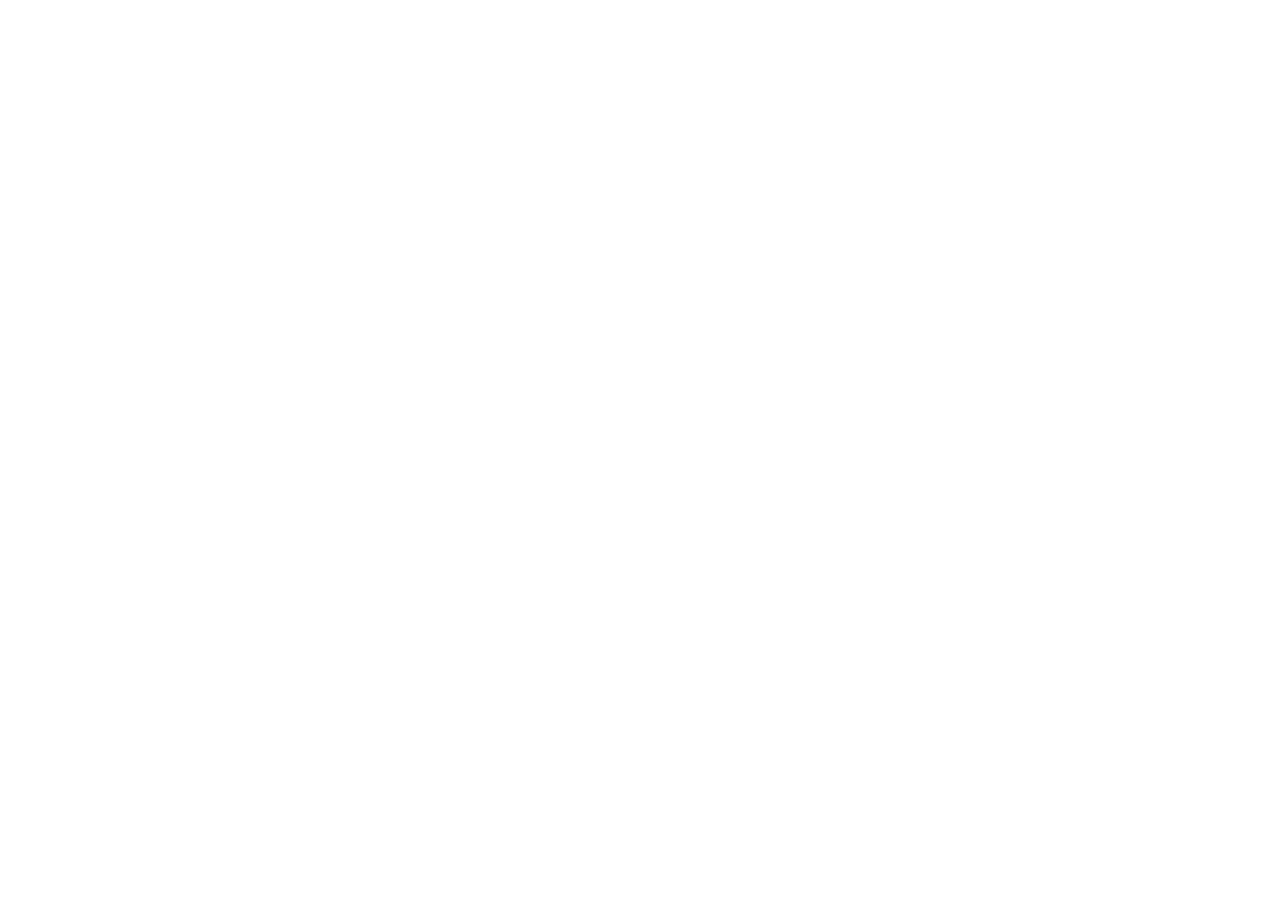
==== index.html @ d5440b03 "project" ====
<!DOCTYPE html>
<html lang="en">
<head>
    <meta charset="UTF-8">
    <meta name="viewport" content="width=device-width, initial-scale=1.0">
    <title>Document</title>
</head>
<body>
    
</body>
</html>
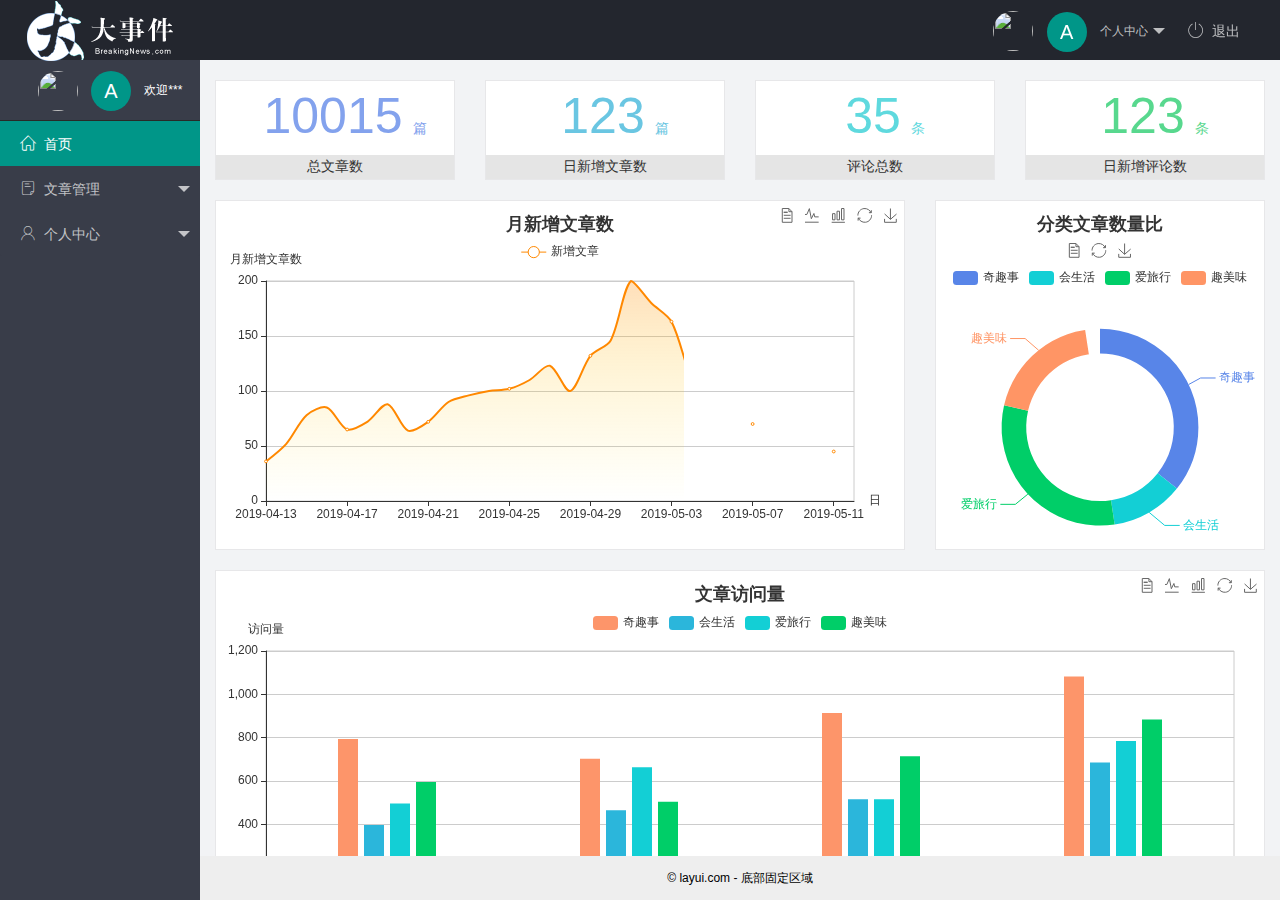
==== commit a0cce3eb: "完成了主页开发" ====
--- a/index.html
+++ b/index.html
@@ -3,9 +3,88 @@
 <head>
     <meta charset="UTF-8">
     <meta name="viewport" content="width=device-width, initial-scale=1.0">
-    <title>Document</title>
+    <title>后台主页</title>
+    <!-- 导入layui的样式 -->
+    <link rel="stylesheet" href="/assets/lib/layui/css/layui.css">
+    <!-- 导入自己的样式 -->
+    <link rel="stylesheet" href="/assets/css/index.css">
+     <!-- 导入第三方图标的样式 -->
+    <link rel="stylesheet" href="/assets/fonts/iconfont.css">
 </head>
-<body>
-    
-</body>
+<body class="layui-layout-body">
+    <div class="layui-layout layui-layout-admin">
+      <div class="layui-header">
+        <div class="layui-logo">
+            <img src="/assets/images/logo.png" alt="">
+        </div>
+        <!-- 头部区域（可配合layui已有的水平导航） -->
+        
+        <ul class="layui-nav layui-layout-right">
+          <li class="layui-nav-item">
+            <a href="javascript:;" class="userinfo">
+              <img src="http://t.cn/RCzsdCq" class="layui-nav-img">
+              <span class="text-avatar">A</span>
+              个人中心
+            </a>
+            <dl class="layui-nav-child">
+              <dd><a href="">基本资料</a></dd>
+              <dd><a href="">更换头像</a></dd>
+              <dd><a href="">重置密码</a></dd>
+            </dl>
+          </li>
+          <li class="layui-nav-item"><a href="">
+            <a href="javascript:;" id="btnLogout"><span class="iconfont icon-tuichu"></span>退出</a></li>
+        </ul>
+      </div>
+      
+      <div class="layui-side layui-bg-black">
+        <div class="layui-side-scroll">
+            <div class="userinfo">
+                <img src="http://t.cn/RCzsdCq" class="layui-nav-img">
+                <span class="text-avatar">A</span>
+                <span id="welcome">欢迎***</span>
+            </div>
+          <!-- 左侧导航区域（可配合layui已有的垂直导航） -->
+          <ul class="layui-nav layui-nav-tree" lay-shrink="all" lay-filter="test">
+            <li class="layui-nav-item  layui-this"><a href="/home/dashboard.html" target="fm"><span class="iconfont icon-home"></span>首页</a></li>
+            <li class="layui-nav-item">
+              <a class="" href="javascript:;"><span class="iconfont icon-16"></span>文章管理</a>
+              <dl class="layui-nav-child">
+                <dd><a href="javascript:;"><i class="layui-icon layui-icon-app"></i>文章类别</a></dd>
+                <dd><a href="javascript:;"><i class="layui-icon layui-icon-app"></i>文章列表</a></dd>
+                <dd><a href="javascript:;"><i class="layui-icon layui-icon-app"></i>发布文章</a></dd>
+              </dl>
+            </li>
+            <li class="layui-nav-item">
+              <a href="javascript:;"><span class="iconfont icon-user"></span>个人中心</a>
+              <dl class="layui-nav-child">
+                <dd><a href="javascript:;"><i class="layui-icon layui-icon-app"></i>基本资料</a></dd>
+                <dd><a href="javascript:;"><i class="layui-icon layui-icon-app"></i>更换头像</a></dd>
+                <dd><a href="javascript:;"><i class="layui-icon layui-icon-app"></i>重置密码</a></dd>
+              </dl>
+            </li>
+          </ul>
+        </div>
+      </div>
+      
+      <div class="layui-body">
+        <!-- 内容主体区域 -->
+        <iframe src="/home/dashboard.html" frameborder="0" name="fm"></iframe>
+        
+      </div>
+      
+      <div class="layui-footer">
+        <!-- 底部固定区域 -->
+        © layui.com - 底部固定区域
+      </div>
+    </div>
+      <!-- 导入layui的javascript -->
+      <script src="/assets/lib/layui/layui.all.js"></script>
+     <!-- 导入jquery -->
+     <script src="/assets/lib/jquery.js"></script>
+     <!-- 导入自己的封装的baseAPI.js -->
+     <script src="/assets/js/baseAPI.js"></script>
+   
+     <script src="/assets/js/index.js"></script>
+    </body>
 </html>--- a/assets/lib/layui/css/layui.css
+++ b/assets/lib/layui/css/layui.css
@@ -0,0 +1,2 @@
+/** layui-v2.5.5 MIT License By https://www.layui.com */
+ .layui-inline,img{display:inline-block;vertical-align:middle}h1,h2,h3,h4,h5,h6{font-weight:400}.layui-edge,.layui-header,.layui-inline,.layui-main{position:relative}.layui-body,.layui-edge,.layui-elip{overflow:hidden}.layui-btn,.layui-edge,.layui-inline,img{vertical-align:middle}.layui-btn,.layui-disabled,.layui-icon,.layui-unselect{-moz-user-select:none;-webkit-user-select:none;-ms-user-select:none}.layui-elip,.layui-form-checkbox span,.layui-form-pane .layui-form-label{text-overflow:ellipsis;white-space:nowrap}.layui-breadcrumb,.layui-tree-btnGroup{visibility:hidden}blockquote,body,button,dd,div,dl,dt,form,h1,h2,h3,h4,h5,h6,input,li,ol,p,pre,td,textarea,th,ul{margin:0;padding:0;-webkit-tap-highlight-color:rgba(0,0,0,0)}a:active,a:hover{outline:0}img{border:none}li{list-style:none}table{border-collapse:collapse;border-spacing:0}h4,h5,h6{font-size:100%}button,input,optgroup,option,select,textarea{font-family:inherit;font-size:inherit;font-style:inherit;font-weight:inherit;outline:0}pre{white-space:pre-wrap;white-space:-moz-pre-wrap;white-space:-pre-wrap;white-space:-o-pre-wrap;word-wrap:break-word}body{line-height:24px;font:14px Helvetica Neue,Helvetica,PingFang SC,Tahoma,Arial,sans-serif}hr{height:1px;margin:10px 0;border:0;clear:both}a{color:#333;text-decoration:none}a:hover{color:#777}a cite{font-style:normal;*cursor:pointer}.layui-border-box,.layui-border-box *{box-sizing:border-box}.layui-box,.layui-box *{box-sizing:content-box}.layui-clear{clear:both;*zoom:1}.layui-clear:after{content:'\20';clear:both;*zoom:1;display:block;height:0}.layui-inline{*display:inline;*zoom:1}.layui-edge{display:inline-block;width:0;height:0;border-width:6px;border-style:dashed;border-color:transparent}.layui-edge-top{top:-4px;border-bottom-color:#999;border-bottom-style:solid}.layui-edge-right{border-left-color:#999;border-left-style:solid}.layui-edge-bottom{top:2px;border-top-color:#999;border-top-style:solid}.layui-edge-left{border-right-color:#999;border-right-style:solid}.layui-disabled,.layui-disabled:hover{color:#d2d2d2!important;cursor:not-allowed!important}.layui-circle{border-radius:100%}.layui-show{display:block!important}.layui-hide{display:none!important}@font-face{font-family:layui-icon;src:url(../font/iconfont.eot?v=250);src:url(../font/iconfont.eot?v=250#iefix) format('embedded-opentype'),url(../font/iconfont.woff2?v=250) format('woff2'),url(../font/iconfont.woff?v=250) format('woff'),url(../font/iconfont.ttf?v=250) format('truetype'),url(../font/iconfont.svg?v=250#layui-icon) format('svg')}.layui-icon{font-family:layui-icon!important;font-size:16px;font-style:normal;-webkit-font-smoothing:antialiased;-moz-osx-font-smoothing:grayscale}.layui-icon-reply-fill:before{content:"\e611"}.layui-icon-set-fill:before{content:"\e614"}.layui-icon-menu-fill:before{content:"\e60f"}.layui-icon-search:before{content:"\e615"}.layui-icon-share:before{content:"\e641"}.layui-icon-set-sm:before{content:"\e620"}.layui-icon-engine:before{content:"\e628"}.layui-icon-close:before{content:"\1006"}.layui-icon-close-fill:before{content:"\1007"}.layui-icon-chart-screen:before{content:"\e629"}.layui-icon-star:before{content:"\e600"}.layui-icon-circle-dot:before{content:"\e617"}.layui-icon-chat:before{content:"\e606"}.layui-icon-release:before{content:"\e609"}.layui-icon-list:before{content:"\e60a"}.layui-icon-chart:before{content:"\e62c"}.layui-icon-ok-circle:before{content:"\1005"}.layui-icon-layim-theme:before{content:"\e61b"}.layui-icon-table:before{content:"\e62d"}.layui-icon-right:before{content:"\e602"}.layui-icon-left:before{content:"\e603"}.layui-icon-cart-simple:before{content:"\e698"}.layui-icon-face-cry:before{content:"\e69c"}.layui-icon-face-smile:before{content:"\e6af"}.layui-icon-survey:before{content:"\e6b2"}.layui-icon-tree:before{content:"\e62e"}.layui-icon-upload-circle:before{content:"\e62f"}.layui-icon-add-circle:before{content:"\e61f"}.layui-icon-download-circle:before{content:"\e601"}.layui-icon-templeate-1:before{content:"\e630"}.layui-icon-util:before{content:"\e631"}.layui-icon-face-surprised:before{content:"\e664"}.layui-icon-edit:before{content:"\e642"}.layui-icon-speaker:before{content:"\e645"}.layui-icon-down:before{content:"\e61a"}.layui-icon-file:before{content:"\e621"}.layui-icon-layouts:before{content:"\e632"}.layui-icon-rate-half:before{content:"\e6c9"}.layui-icon-add-circle-fine:before{content:"\e608"}.layui-icon-prev-circle:before{content:"\e633"}.layui-icon-read:before{content:"\e705"}.layui-icon-404:before{content:"\e61c"}.layui-icon-carousel:before{content:"\e634"}.layui-icon-help:before{content:"\e607"}.layui-icon-code-circle:before{content:"\e635"}.layui-icon-water:before{content:"\e636"}.layui-icon-username:before{content:"\e66f"}.layui-icon-find-fill:before{content:"\e670"}.layui-icon-about:before{content:"\e60b"}.layui-icon-location:before{content:"\e715"}.layui-icon-up:before{content:"\e619"}.layui-icon-pause:before{content:"\e651"}.layui-icon-date:before{content:"\e637"}.layui-icon-layim-uploadfile:before{content:"\e61d"}.layui-icon-delete:before{content:"\e640"}.layui-icon-play:before{content:"\e652"}.layui-icon-top:before{content:"\e604"}.layui-icon-friends:before{content:"\e612"}.layui-icon-refresh-3:before{content:"\e9aa"}.layui-icon-ok:before{content:"\e605"}.layui-icon-layer:before{content:"\e638"}.layui-icon-face-smile-fine:before{content:"\e60c"}.layui-icon-dollar:before{content:"\e659"}.layui-icon-group:before{content:"\e613"}.layui-icon-layim-download:before{content:"\e61e"}.layui-icon-picture-fine:before{content:"\e60d"}.layui-icon-link:before{content:"\e64c"}.layui-icon-diamond:before{content:"\e735"}.layui-icon-log:before{content:"\e60e"}.layui-icon-rate-solid:before{content:"\e67a"}.layui-icon-fonts-del:before{content:"\e64f"}.layui-icon-unlink:before{content:"\e64d"}.layui-icon-fonts-clear:before{content:"\e639"}.layui-icon-triangle-r:before{content:"\e623"}.layui-icon-circle:before{content:"\e63f"}.layui-icon-radio:before{content:"\e643"}.layui-icon-align-center:before{content:"\e647"}.layui-icon-align-right:before{content:"\e648"}.layui-icon-align-left:before{content:"\e649"}.layui-icon-loading-1:before{content:"\e63e"}.layui-icon-return:before{content:"\e65c"}.layui-icon-fonts-strong:before{content:"\e62b"}.layui-icon-upload:before{content:"\e67c"}.layui-icon-dialogue:before{content:"\e63a"}.layui-icon-video:before{content:"\e6ed"}.layui-icon-headset:before{content:"\e6fc"}.layui-icon-cellphone-fine:before{content:"\e63b"}.layui-icon-add-1:before{content:"\e654"}.layui-icon-face-smile-b:before{content:"\e650"}.layui-icon-fonts-html:before{content:"\e64b"}.layui-icon-form:before{content:"\e63c"}.layui-icon-cart:before{content:"\e657"}.layui-icon-camera-fill:before{content:"\e65d"}.layui-icon-tabs:before{content:"\e62a"}.layui-icon-fonts-code:before{content:"\e64e"}.layui-icon-fire:before{content:"\e756"}.layui-icon-set:before{content:"\e716"}.layui-icon-fonts-u:before{content:"\e646"}.layui-icon-triangle-d:before{content:"\e625"}.layui-icon-tips:before{content:"\e702"}.layui-icon-picture:before{content:"\e64a"}.layui-icon-more-vertical:before{content:"\e671"}.layui-icon-flag:before{content:"\e66c"}.layui-icon-loading:before{content:"\e63d"}.layui-icon-fonts-i:before{content:"\e644"}.layui-icon-refresh-1:before{content:"\e666"}.layui-icon-rmb:before{content:"\e65e"}.layui-icon-home:before{content:"\e68e"}.layui-icon-user:before{content:"\e770"}.layui-icon-notice:before{content:"\e667"}.layui-icon-login-weibo:before{content:"\e675"}.layui-icon-voice:before{content:"\e688"}.layui-icon-upload-drag:before{content:"\e681"}.layui-icon-login-qq:before{content:"\e676"}.layui-icon-snowflake:before{content:"\e6b1"}.layui-icon-file-b:before{content:"\e655"}.layui-icon-template:before{content:"\e663"}.layui-icon-auz:before{content:"\e672"}.layui-icon-console:before{content:"\e665"}.layui-icon-app:before{content:"\e653"}.layui-icon-prev:before{content:"\e65a"}.layui-icon-website:before{content:"\e7ae"}.layui-icon-next:before{content:"\e65b"}.layui-icon-component:before{content:"\e857"}.layui-icon-more:before{content:"\e65f"}.layui-icon-login-wechat:before{content:"\e677"}.layui-icon-shrink-right:before{content:"\e668"}.layui-icon-spread-left:before{content:"\e66b"}.layui-icon-camera:before{content:"\e660"}.layui-icon-note:before{content:"\e66e"}.layui-icon-refresh:before{content:"\e669"}.layui-icon-female:before{content:"\e661"}.layui-icon-male:before{content:"\e662"}.layui-icon-password:before{content:"\e673"}.layui-icon-senior:before{content:"\e674"}.layui-icon-theme:before{content:"\e66a"}.layui-icon-tread:before{content:"\e6c5"}.layui-icon-praise:before{content:"\e6c6"}.layui-icon-star-fill:before{content:"\e658"}.layui-icon-rate:before{content:"\e67b"}.layui-icon-template-1:before{content:"\e656"}.layui-icon-vercode:before{content:"\e679"}.layui-icon-cellphone:before{content:"\e678"}.layui-icon-screen-full:before{content:"\e622"}.layui-icon-screen-restore:before{content:"\e758"}.layui-icon-cols:before{content:"\e610"}.layui-icon-export:before{content:"\e67d"}.layui-icon-print:before{content:"\e66d"}.layui-icon-slider:before{content:"\e714"}.layui-icon-addition:before{content:"\e624"}.layui-icon-subtraction:before{content:"\e67e"}.layui-icon-service:before{content:"\e626"}.layui-icon-transfer:before{content:"\e691"}.layui-main{width:1140px;margin:0 auto}.layui-header{z-index:1000;height:60px}.layui-header a:hover{transition:all .5s;-webkit-transition:all .5s}.layui-side{position:fixed;left:0;top:0;bottom:0;z-index:999;width:200px;overflow-x:hidden}.layui-side-scroll{position:relative;width:220px;height:100%;overflow-x:hidden}.layui-body{position:absolute;left:200px;right:0;top:0;bottom:0;z-index:998;width:auto;overflow-y:auto;box-sizing:border-box}.layui-layout-body{overflow:hidden}.layui-layout-admin .layui-header{background-color:#23262E}.layui-layout-admin .layui-side{top:60px;width:200px;overflow-x:hidden}.layui-layout-admin .layui-body{position:fixed;top:60px;bottom:44px}.layui-layout-admin .layui-main{width:auto;margin:0 15px}.layui-layout-admin .layui-footer{position:fixed;left:200px;right:0;bottom:0;height:44px;line-height:44px;padding:0 15px;background-color:#eee}.layui-layout-admin .layui-logo{position:absolute;left:0;top:0;width:200px;height:100%;line-height:60px;text-align:center;color:#009688;font-size:16px}.layui-layout-admin .layui-header .layui-nav{background:0 0}.layui-layout-left{position:absolute!important;left:200px;top:0}.layui-layout-right{position:absolute!important;right:0;top:0}.layui-container{position:relative;margin:0 auto;padding:0 15px;box-sizing:border-box}.layui-fluid{position:relative;margin:0 auto;padding:0 15px}.layui-row:after,.layui-row:before{content:'';display:block;clear:both}.layui-col-lg1,.layui-col-lg10,.layui-col-lg11,.layui-col-lg12,.layui-col-lg2,.layui-col-lg3,.layui-col-lg4,.layui-col-lg5,.layui-col-lg6,.layui-col-lg7,.layui-col-lg8,.layui-col-lg9,.layui-col-md1,.layui-col-md10,.layui-col-md11,.layui-col-md12,.layui-col-md2,.layui-col-md3,.layui-col-md4,.layui-col-md5,.layui-col-md6,.layui-col-md7,.layui-col-md8,.layui-col-md9,.layui-col-sm1,.layui-col-sm10,.layui-col-sm11,.layui-col-sm12,.layui-col-sm2,.layui-col-sm3,.layui-col-sm4,.layui-col-sm5,.layui-col-sm6,.layui-col-sm7,.layui-col-sm8,.layui-col-sm9,.layui-col-xs1,.layui-col-xs10,.layui-col-xs11,.layui-col-xs12,.layui-col-xs2,.layui-col-xs3,.layui-col-xs4,.layui-col-xs5,.layui-col-xs6,.layui-col-xs7,.layui-col-xs8,.layui-col-xs9{position:relative;display:block;box-sizing:border-box}.layui-col-xs1,.layui-col-xs10,.layui-col-xs11,.layui-col-xs12,.layui-col-xs2,.layui-col-xs3,.layui-col-xs4,.layui-col-xs5,.layui-col-xs6,.layui-col-xs7,.layui-col-xs8,.layui-col-xs9{float:left}.layui-col-xs1{width:8.33333333%}.layui-col-xs2{width:16.66666667%}.layui-col-xs3{width:25%}.layui-col-xs4{width:33.33333333%}.layui-col-xs5{width:41.66666667%}.layui-col-xs6{width:50%}.layui-col-xs7{width:58.33333333%}.layui-col-xs8{width:66.66666667%}.layui-col-xs9{width:75%}.layui-col-xs10{width:83.33333333%}.layui-col-xs11{width:91.66666667%}.layui-col-xs12{width:100%}.layui-col-xs-offset1{margin-left:8.33333333%}.layui-col-xs-offset2{margin-left:16.66666667%}.layui-col-xs-offset3{margin-left:25%}.layui-col-xs-offset4{margin-left:33.33333333%}.layui-col-xs-offset5{margin-left:41.66666667%}.layui-col-xs-offset6{margin-left:50%}.layui-col-xs-offset7{margin-left:58.33333333%}.layui-col-xs-offset8{margin-left:66.66666667%}.layui-col-xs-offset9{margin-left:75%}.layui-col-xs-offset10{margin-left:83.33333333%}.layui-col-xs-offset11{margin-left:91.66666667%}.layui-col-xs-offset12{margin-left:100%}@media screen and (max-width:768px){.layui-hide-xs{display:none!important}.layui-show-xs-block{display:block!important}.layui-show-xs-inline{display:inline!important}.layui-show-xs-inline-block{display:inline-block!important}}@media screen and (min-width:768px){.layui-container{width:750px}.layui-hide-sm{display:none!important}.layui-show-sm-block{display:block!important}.layui-show-sm-inline{display:inline!important}.layui-show-sm-inline-block{display:inline-block!important}.layui-col-sm1,.layui-col-sm10,.layui-col-sm11,.layui-col-sm12,.layui-col-sm2,.layui-col-sm3,.layui-col-sm4,.layui-col-sm5,.layui-col-sm6,.layui-col-sm7,.layui-col-sm8,.layui-col-sm9{float:left}.layui-col-sm1{width:8.33333333%}.layui-col-sm2{width:16.66666667%}.layui-col-sm3{width:25%}.layui-col-sm4{width:33.33333333%}.layui-col-sm5{width:41.66666667%}.layui-col-sm6{width:50%}.layui-col-sm7{width:58.33333333%}.layui-col-sm8{width:66.66666667%}.layui-col-sm9{width:75%}.layui-col-sm10{width:83.33333333%}.layui-col-sm11{width:91.66666667%}.layui-col-sm12{width:100%}.layui-col-sm-offset1{margin-left:8.33333333%}.layui-col-sm-offset2{margin-left:16.66666667%}.layui-col-sm-offset3{margin-left:25%}.layui-col-sm-offset4{margin-left:33.33333333%}.layui-col-sm-offset5{margin-left:41.66666667%}.layui-col-sm-offset6{margin-left:50%}.layui-col-sm-offset7{margin-left:58.33333333%}.layui-col-sm-offset8{margin-left:66.66666667%}.layui-col-sm-offset9{margin-left:75%}.layui-col-sm-offset10{margin-left:83.33333333%}.layui-col-sm-offset11{margin-left:91.66666667%}.layui-col-sm-offset12{margin-left:100%}}@media screen and (min-width:992px){.layui-container{width:970px}.layui-hide-md{display:none!important}.layui-show-md-block{display:block!important}.layui-show-md-inline{display:inline!important}.layui-show-md-inline-block{display:inline-block!important}.layui-col-md1,.layui-col-md10,.layui-col-md11,.layui-col-md12,.layui-col-md2,.layui-col-md3,.layui-col-md4,.layui-col-md5,.layui-col-md6,.layui-col-md7,.layui-col-md8,.layui-col-md9{float:left}.layui-col-md1{width:8.33333333%}.layui-col-md2{width:16.66666667%}.layui-col-md3{width:25%}.layui-col-md4{width:33.33333333%}.layui-col-md5{width:41.66666667%}.layui-col-md6{width:50%}.layui-col-md7{width:58.33333333%}.layui-col-md8{width:66.66666667%}.layui-col-md9{width:75%}.layui-col-md10{width:83.33333333%}.layui-col-md11{width:91.66666667%}.layui-col-md12{width:100%}.layui-col-md-offset1{margin-left:8.33333333%}.layui-col-md-offset2{margin-left:16.66666667%}.layui-col-md-offset3{margin-left:25%}.layui-col-md-offset4{margin-left:33.33333333%}.layui-col-md-offset5{margin-left:41.66666667%}.layui-col-md-offset6{margin-left:50%}.layui-col-md-offset7{margin-left:58.33333333%}.layui-col-md-offset8{margin-left:66.66666667%}.layui-col-md-offset9{margin-left:75%}.layui-col-md-offset10{margin-left:83.33333333%}.layui-col-md-offset11{margin-left:91.66666667%}.layui-col-md-offset12{margin-left:100%}}@media screen and (min-width:1200px){.layui-container{width:1170px}.layui-hide-lg{display:none!important}.layui-show-lg-block{display:block!important}.layui-show-lg-inline{display:inline!important}.layui-show-lg-inline-block{display:inline-block!important}.layui-col-lg1,.layui-col-lg10,.layui-col-lg11,.layui-col-lg12,.layui-col-lg2,.layui-col-lg3,.layui-col-lg4,.layui-col-lg5,.layui-col-lg6,.layui-col-lg7,.layui-col-lg8,.layui-col-lg9{float:left}.layui-col-lg1{width:8.33333333%}.layui-col-lg2{width:16.66666667%}.layui-col-lg3{width:25%}.layui-col-lg4{width:33.33333333%}.layui-col-lg5{width:41.66666667%}.layui-col-lg6{width:50%}.layui-col-lg7{width:58.33333333%}.layui-col-lg8{width:66.66666667%}.layui-col-lg9{width:75%}.layui-col-lg10{width:83.33333333%}.layui-col-lg11{width:91.66666667%}.layui-col-lg12{width:100%}.layui-col-lg-offset1{margin-left:8.33333333%}.layui-col-lg-offset2{margin-left:16.66666667%}.layui-col-lg-offset3{margin-left:25%}.layui-col-lg-offset4{margin-left:33.33333333%}.layui-col-lg-offset5{margin-left:41.66666667%}.layui-col-lg-offset6{margin-left:50%}.layui-col-lg-offset7{margin-left:58.33333333%}.layui-col-lg-offset8{margin-left:66.66666667%}.layui-col-lg-offset9{margin-left:75%}.layui-col-lg-offset10{margin-left:83.33333333%}.layui-col-lg-offset11{margin-left:91.66666667%}.layui-col-lg-offset12{margin-left:100%}}.layui-col-space1{margin:-.5px}.layui-col-space1>*{padding:.5px}.layui-col-space3{margin:-1.5px}.layui-col-space3>*{padding:1.5px}.layui-col-space5{margin:-2.5px}.layui-col-space5>*{padding:2.5px}.layui-col-space8{margin:-3.5px}.layui-col-space8>*{padding:3.5px}.layui-col-space10{margin:-5px}.layui-col-space10>*{padding:5px}.layui-col-space12{margin:-6px}.layui-col-space12>*{padding:6px}.layui-col-space15{margin:-7.5px}.layui-col-space15>*{padding:7.5px}.layui-col-space18{margin:-9px}.layui-col-space18>*{padding:9px}.layui-col-space20{margin:-10px}.layui-col-space20>*{padding:10px}.layui-col-space22{margin:-11px}.layui-col-space22>*{padding:11px}.layui-col-space25{margin:-12.5px}.layui-col-space25>*{padding:12.5px}.layui-col-space30{margin:-15px}.layui-col-space30>*{padding:15px}.layui-btn,.layui-input,.layui-select,.layui-textarea,.layui-upload-button{outline:0;-webkit-appearance:none;transition:all .3s;-webkit-transition:all .3s;box-sizing:border-box}.layui-elem-quote{margin-bottom:10px;padding:15px;line-height:22px;border-left:5px solid #009688;border-radius:0 2px 2px 0;background-color:#f2f2f2}.layui-quote-nm{border-style:solid;border-width:1px 1px 1px 5px;background:0 0}.layui-elem-field{margin-bottom:10px;padding:0;border-width:1px;border-style:solid}.layui-elem-field legend{margin-left:20px;padding:0 10px;font-size:20px;font-weight:300}.layui-field-title{margin:10px 0 20px;border-width:1px 0 0}.layui-field-box{padding:10px 15px}.layui-field-title .layui-field-box{padding:10px 0}.layui-progress{position:relative;height:6px;border-radius:20px;background-color:#e2e2e2}.layui-progress-bar{position:absolute;left:0;top:0;width:0;max-width:100%;height:6px;border-radius:20px;text-align:right;background-color:#5FB878;transition:all .3s;-webkit-transition:all .3s}.layui-progress-big,.layui-progress-big .layui-progress-bar{height:18px;line-height:18px}.layui-progress-text{position:relative;top:-20px;line-height:18px;font-size:12px;color:#666}.layui-progress-big .layui-progress-text{position:static;padding:0 10px;color:#fff}.layui-collapse{border-width:1px;border-style:solid;border-radius:2px}.layui-colla-content,.layui-colla-item{border-top-width:1px;border-top-style:solid}.layui-colla-item:first-child{border-top:none}.layui-colla-title{position:relative;height:42px;line-height:42px;padding:0 15px 0 35px;color:#333;background-color:#f2f2f2;cursor:pointer;font-size:14px;overflow:hidden}.layui-colla-content{display:none;padding:10px 15px;line-height:22px;color:#666}.layui-colla-icon{position:absolute;left:15px;top:0;font-size:14px}.layui-card{margin-bottom:15px;border-radius:2px;background-color:#fff;box-shadow:0 1px 2px 0 rgba(0,0,0,.05)}.layui-card:last-child{margin-bottom:0}.layui-card-header{position:relative;height:42px;line-height:42px;padding:0 15px;border-bottom:1px solid #f6f6f6;color:#333;border-radius:2px 2px 0 0;font-size:14px}.layui-bg-black,.layui-bg-blue,.layui-bg-cyan,.layui-bg-green,.layui-bg-orange,.layui-bg-red{color:#fff!important}.layui-card-body{position:relative;padding:10px 15px;line-height:24px}.layui-card-body[pad15]{padding:15px}.layui-card-body[pad20]{padding:20px}.layui-card-body .layui-table{margin:5px 0}.layui-card .layui-tab{margin:0}.layui-panel-window{position:relative;padding:15px;border-radius:0;border-top:5px solid #E6E6E6;background-color:#fff}.layui-auxiliar-moving{position:fixed;left:0;right:0;top:0;bottom:0;width:100%;height:100%;background:0 0;z-index:9999999999}.layui-form-label,.layui-form-mid,.layui-form-select,.layui-input-block,.layui-input-inline,.layui-textarea{position:relative}.layui-bg-red{background-color:#FF5722!important}.layui-bg-orange{background-color:#FFB800!important}.layui-bg-green{background-color:#009688!important}.layui-bg-cyan{background-color:#2F4056!important}.layui-bg-blue{background-color:#1E9FFF!important}.layui-bg-black{background-color:#393D49!important}.layui-bg-gray{background-color:#eee!important;color:#666!important}.layui-badge-rim,.layui-colla-content,.layui-colla-item,.layui-collapse,.layui-elem-field,.layui-form-pane .layui-form-item[pane],.layui-form-pane .layui-form-label,.layui-input,.layui-layedit,.layui-layedit-tool,.layui-quote-nm,.layui-select,.layui-tab-bar,.layui-tab-card,.layui-tab-title,.layui-tab-title .layui-this:after,.layui-textarea{border-color:#e6e6e6}.layui-timeline-item:before,hr{background-color:#e6e6e6}.layui-text{line-height:22px;font-size:14px;color:#666}.layui-text h1,.layui-text h2,.layui-text h3{font-weight:500;color:#333}.layui-text h1{font-size:30px}.layui-text h2{font-size:24px}.layui-text h3{font-size:18px}.layui-text a:not(.layui-btn){color:#01AAED}.layui-text a:not(.layui-btn):hover{text-decoration:underline}.layui-text ul{padding:5px 0 5px 15px}.layui-text ul li{margin-top:5px;list-style-type:disc}.layui-text em,.layui-word-aux{color:#999!important;padding:0 5px!important}.layui-btn{display:inline-block;height:38px;line-height:38px;padding:0 18px;background-color:#009688;color:#fff;white-space:nowrap;text-align:center;font-size:14px;border:none;border-radius:2px;cursor:pointer}.layui-btn:hover{opacity:.8;filter:alpha(opacity=80);color:#fff}.layui-btn:active{opacity:1;filter:alpha(opacity=100)}.layui-btn+.layui-btn{margin-left:10px}.layui-btn-container{font-size:0}.layui-btn-container .layui-btn{margin-right:10px;margin-bottom:10px}.layui-btn-container .layui-btn+.layui-btn{margin-left:0}.layui-table .layui-btn-container .layui-btn{margin-bottom:9px}.layui-btn-radius{border-radius:100px}.layui-btn .layui-icon{margin-right:3px;font-size:18px;vertical-align:bottom;vertical-align:middle\9}.layui-btn-primary{border:1px solid #C9C9C9;background-color:#fff;color:#555}.layui-btn-primary:hover{border-color:#009688;color:#333}.layui-btn-normal{background-color:#1E9FFF}.layui-btn-warm{background-color:#FFB800}.layui-btn-danger{background-color:#FF5722}.layui-btn-checked{background-color:#5FB878}.layui-btn-disabled,.layui-btn-disabled:active,.layui-btn-disabled:hover{border:1px solid #e6e6e6;background-color:#FBFBFB;color:#C9C9C9;cursor:not-allowed;opacity:1}.layui-btn-lg{height:44px;line-height:44px;padding:0 25px;font-size:16px}.layui-btn-sm{height:30px;line-height:30px;padding:0 10px;font-size:12px}.layui-btn-sm i{font-size:16px!important}.layui-btn-xs{height:22px;line-height:22px;padding:0 5px;font-size:12px}.layui-btn-xs i{font-size:14px!important}.layui-btn-group{display:inline-block;vertical-align:middle;font-size:0}.layui-btn-group .layui-btn{margin-left:0!important;margin-right:0!important;border-left:1px solid rgba(255,255,255,.5);border-radius:0}.layui-btn-group .layui-btn-primary{border-left:none}.layui-btn-group .layui-btn-primary:hover{border-color:#C9C9C9;color:#009688}.layui-btn-group .layui-btn:first-child{border-left:none;border-radius:2px 0 0 2px}.layui-btn-group .layui-btn-primary:first-child{border-left:1px solid #c9c9c9}.layui-btn-group .layui-btn:last-child{border-radius:0 2px 2px 0}.layui-btn-group .layui-btn+.layui-btn{margin-left:0}.layui-btn-group+.layui-btn-group{margin-left:10px}.layui-btn-fluid{width:100%}.layui-input,.layui-select,.layui-textarea{height:38px;line-height:1.3;line-height:38px\9;border-width:1px;border-style:solid;background-color:#fff;border-radius:2px}.layui-input::-webkit-input-placeholder,.layui-select::-webkit-input-placeholder,.layui-textarea::-webkit-input-placeholder{line-height:1.3}.layui-input,.layui-textarea{display:block;width:100%;padding-left:10px}.layui-input:hover,.layui-textarea:hover{border-color:#D2D2D2!important}.layui-input:focus,.layui-textarea:focus{border-color:#C9C9C9!important}.layui-textarea{min-height:100px;height:auto;line-height:20px;padding:6px 10px;resize:vertical}.layui-select{padding:0 10px}.layui-form input[type=checkbox],.layui-form input[type=radio],.layui-form select{display:none}.layui-form [lay-ignore]{display:initial}.layui-form-item{margin-bottom:15px;clear:both;*zoom:1}.layui-form-item:after{content:'\20';clear:both;*zoom:1;display:block;height:0}.layui-form-label{float:left;display:block;padding:9px 15px;width:80px;font-weight:400;line-height:20px;text-align:right}.layui-form-label-col{display:block;float:none;padding:9px 0;line-height:20px;text-align:left}.layui-form-item .layui-inline{margin-bottom:5px;margin-right:10px}.layui-input-block{margin-left:110px;min-height:36px}.layui-input-inline{display:inline-block;vertical-align:middle}.layui-form-item .layui-input-inline{float:left;width:190px;margin-right:10px}.layui-form-text .layui-input-inline{width:auto}.layui-form-mid{float:left;display:block;padding:9px 0!important;line-height:20px;margin-right:10px}.layui-form-danger+.layui-form-select .layui-input,.layui-form-danger:focus{border-color:#FF5722!important}.layui-form-select .layui-input{padding-right:30px;cursor:pointer}.layui-form-select .layui-edge{position:absolute;right:10px;top:50%;margin-top:-3px;cursor:pointer;border-width:6px;border-top-color:#c2c2c2;border-top-style:solid;transition:all .3s;-webkit-transition:all .3s}.layui-form-select dl{display:none;position:absolute;left:0;top:42px;padding:5px 0;z-index:899;min-width:100%;border:1px solid #d2d2d2;max-height:300px;overflow-y:auto;background-color:#fff;border-radius:2px;box-shadow:0 2px 4px rgba(0,0,0,.12);box-sizing:border-box}.layui-form-select dl dd,.layui-form-select dl dt{padding:0 10px;line-height:36px;white-space:nowrap;overflow:hidden;text-overflow:ellipsis}.layui-form-select dl dt{font-size:12px;color:#999}.layui-form-select dl dd{cursor:pointer}.layui-form-select dl dd:hover{background-color:#f2f2f2;-webkit-transition:.5s all;transition:.5s all}.layui-form-select .layui-select-group dd{padding-left:20px}.layui-form-select dl dd.layui-select-tips{padding-left:10px!important;color:#999}.layui-form-select dl dd.layui-this{background-color:#5FB878;color:#fff}.layui-form-checkbox,.layui-form-select dl dd.layui-disabled{background-color:#fff}.layui-form-selected dl{display:block}.layui-form-checkbox,.layui-form-checkbox *,.layui-form-switch{display:inline-block;vertical-align:middle}.layui-form-selected .layui-edge{margin-top:-9px;-webkit-transform:rotate(180deg);transform:rotate(180deg);margin-top:-3px\9}:root .layui-form-selected .layui-edge{margin-top:-9px\0/IE9}.layui-form-selectup dl{top:auto;bottom:42px}.layui-select-none{margin:5px 0;text-align:center;color:#999}.layui-select-disabled .layui-disabled{border-color:#eee!important}.layui-select-disabled .layui-edge{border-top-color:#d2d2d2}.layui-form-checkbox{position:relative;height:30px;line-height:30px;margin-right:10px;padding-right:30px;cursor:pointer;font-size:0;-webkit-transition:.1s linear;transition:.1s linear;box-sizing:border-box}.layui-form-checkbox span{padding:0 10px;height:100%;font-size:14px;border-radius:2px 0 0 2px;background-color:#d2d2d2;color:#fff;overflow:hidden}.layui-form-checkbox:hover span{background-color:#c2c2c2}.layui-form-checkbox i{position:absolute;right:0;top:0;width:30px;height:28px;border:1px solid #d2d2d2;border-left:none;border-radius:0 2px 2px 0;color:#fff;font-size:20px;text-align:center}.layui-form-checkbox:hover i{border-color:#c2c2c2;color:#c2c2c2}.layui-form-checked,.layui-form-checked:hover{border-color:#5FB878}.layui-form-checked span,.layui-form-checked:hover span{background-color:#5FB878}.layui-form-checked i,.layui-form-checked:hover i{color:#5FB878}.layui-form-item .layui-form-checkbox{margin-top:4px}.layui-form-checkbox[lay-skin=primary]{height:auto!important;line-height:normal!important;min-width:18px;min-height:18px;border:none!important;margin-right:0;padding-left:28px;padding-right:0;background:0 0}.layui-form-checkbox[lay-skin=primary] span{padding-left:0;padding-right:15px;line-height:18px;background:0 0;color:#666}.layui-form-checkbox[lay-skin=primary] i{right:auto;left:0;width:16px;height:16px;line-height:16px;border:1px solid #d2d2d2;font-size:12px;border-radius:2px;background-color:#fff;-webkit-transition:.1s linear;transition:.1s linear}.layui-form-checkbox[lay-skin=primary]:hover i{border-color:#5FB878;color:#fff}.layui-form-checked[lay-skin=primary] i{border-color:#5FB878!important;background-color:#5FB878;color:#fff}.layui-checkbox-disbaled[lay-skin=primary] span{background:0 0!important;color:#c2c2c2}.layui-checkbox-disbaled[lay-skin=primary]:hover i{border-color:#d2d2d2}.layui-form-item .layui-form-checkbox[lay-skin=primary]{margin-top:10px}.layui-form-switch{position:relative;height:22px;line-height:22px;min-width:35px;padding:0 5px;margin-top:8px;border:1px solid #d2d2d2;border-radius:20px;cursor:pointer;background-color:#fff;-webkit-transition:.1s linear;transition:.1s linear}.layui-form-switch i{position:absolute;left:5px;top:3px;width:16px;height:16px;border-radius:20px;background-color:#d2d2d2;-webkit-transition:.1s linear;transition:.1s linear}.layui-form-switch em{position:relative;top:0;width:25px;margin-left:21px;padding:0!important;text-align:center!important;color:#999!important;font-style:normal!important;font-size:12px}.layui-form-onswitch{border-color:#5FB878;background-color:#5FB878}.layui-checkbox-disbaled,.layui-checkbox-disbaled i{border-color:#e2e2e2!important}.layui-form-onswitch i{left:100%;margin-left:-21px;background-color:#fff}.layui-form-onswitch em{margin-left:5px;margin-right:21px;color:#fff!important}.layui-checkbox-disbaled span{background-color:#e2e2e2!important}.layui-checkbox-disbaled:hover i{color:#fff!important}[lay-radio]{display:none}.layui-form-radio,.layui-form-radio *{display:inline-block;vertical-align:middle}.layui-form-radio{line-height:28px;margin:6px 10px 0 0;padding-right:10px;cursor:pointer;font-size:0}.layui-form-radio *{font-size:14px}.layui-form-radio>i{margin-right:8px;font-size:22px;color:#c2c2c2}.layui-form-radio>i:hover,.layui-form-radioed>i{color:#5FB878}.layui-radio-disbaled>i{color:#e2e2e2!important}.layui-form-pane .layui-form-label{width:110px;padding:8px 15px;height:38px;line-height:20px;border-width:1px;border-style:solid;border-radius:2px 0 0 2px;text-align:center;background-color:#FBFBFB;overflow:hidden;box-sizing:border-box}.layui-form-pane .layui-input-inline{margin-left:-1px}.layui-form-pane .layui-input-block{margin-left:110px;left:-1px}.layui-form-pane .layui-input{border-radius:0 2px 2px 0}.layui-form-pane .layui-form-text .layui-form-label{float:none;width:100%;border-radius:2px;box-sizing:border-box;text-align:left}.layui-form-pane .layui-form-text .layui-input-inline{display:block;margin:0;top:-1px;clear:both}.layui-form-pane .layui-form-text .layui-input-block{margin:0;left:0;top:-1px}.layui-form-pane .layui-form-text .layui-textarea{min-height:100px;border-radius:0 0 2px 2px}.layui-form-pane .layui-form-checkbox{margin:4px 0 4px 10px}.layui-form-pane .layui-form-radio,.layui-form-pane .layui-form-switch{margin-top:6px;margin-left:10px}.layui-form-pane .layui-form-item[pane]{position:relative;border-width:1px;border-style:solid}.layui-form-pane .layui-form-item[pane] .layui-form-label{position:absolute;left:0;top:0;height:100%;border-width:0 1px 0 0}.layui-form-pane .layui-form-item[pane] .layui-input-inline{margin-left:110px}@media screen and (max-width:450px){.layui-form-item .layui-form-label{text-overflow:ellipsis;overflow:hidden;white-space:nowrap}.layui-form-item .layui-inline{display:block;margin-right:0;margin-bottom:20px;clear:both}.layui-form-item .layui-inline:after{content:'\20';clear:both;display:block;height:0}.layui-form-item .layui-input-inline{display:block;float:none;left:-3px;width:auto;margin:0 0 10px 112px}.layui-form-item .layui-input-inline+.layui-form-mid{margin-left:110px;top:-5px;padding:0}.layui-form-item .layui-form-checkbox{margin-right:5px;margin-bottom:5px}}.layui-layedit{border-width:1px;border-style:solid;border-radius:2px}.layui-layedit-tool{padding:3px 5px;border-bottom-width:1px;border-bottom-style:solid;font-size:0}.layedit-tool-fixed{position:fixed;top:0;border-top:1px solid #e2e2e2}.layui-layedit-tool .layedit-tool-mid,.layui-layedit-tool .layui-icon{display:inline-block;vertical-align:middle;text-align:center;font-size:14px}.layui-layedit-tool .layui-icon{position:relative;width:32px;height:30px;line-height:30px;margin:3px 5px;color:#777;cursor:pointer;border-radius:2px}.layui-layedit-tool .layui-icon:hover{color:#393D49}.layui-layedit-tool .layui-icon:active{color:#000}.layui-layedit-tool .layedit-tool-active{background-color:#e2e2e2;color:#000}.layui-layedit-tool .layui-disabled,.layui-layedit-tool .layui-disabled:hover{color:#d2d2d2;cursor:not-allowed}.layui-layedit-tool .layedit-tool-mid{width:1px;height:18px;margin:0 10px;background-color:#d2d2d2}.layedit-tool-html{width:50px!important;font-size:30px!important}.layedit-tool-b,.layedit-tool-code,.layedit-tool-help{font-size:16px!important}.layedit-tool-d,.layedit-tool-face,.layedit-tool-image,.layedit-tool-unlink{font-size:18px!important}.layedit-tool-image input{position:absolute;font-size:0;left:0;top:0;width:100%;height:100%;opacity:.01;filter:Alpha(opacity=1);cursor:pointer}.layui-layedit-iframe iframe{display:block;width:100%}#LAY_layedit_code{overflow:hidden}.layui-laypage{display:inline-block;*display:inline;*zoom:1;vertical-align:middle;margin:10px 0;font-size:0}.layui-laypage>a:first-child,.layui-laypage>a:first-child em{border-radius:2px 0 0 2px}.layui-laypage>a:last-child,.layui-laypage>a:last-child em{border-radius:0 2px 2px 0}.layui-laypage>:first-child{margin-left:0!important}.layui-laypage>:last-child{margin-right:0!important}.layui-laypage a,.layui-laypage button,.layui-laypage input,.layui-laypage select,.layui-laypage span{border:1px solid #e2e2e2}.layui-laypage a,.layui-laypage span{display:inline-block;*display:inline;*zoom:1;vertical-align:middle;padding:0 15px;height:28px;line-height:28px;margin:0 -1px 5px 0;background-color:#fff;color:#333;font-size:12px}.layui-flow-more a *,.layui-laypage input,.layui-table-view select[lay-ignore]{display:inline-block}.layui-laypage a:hover{color:#009688}.layui-laypage em{font-style:normal}.layui-laypage .layui-laypage-spr{color:#999;font-weight:700}.layui-laypage a{text-decoration:none}.layui-laypage .layui-laypage-curr{position:relative}.layui-laypage .layui-laypage-curr em{position:relative;color:#fff}.layui-laypage .layui-laypage-curr .layui-laypage-em{position:absolute;left:-1px;top:-1px;padding:1px;width:100%;height:100%;background-color:#009688}.layui-laypage-em{border-radius:2px}.layui-laypage-next em,.layui-laypage-prev em{font-family:Sim sun;font-size:16px}.layui-laypage .layui-laypage-count,.layui-laypage .layui-laypage-limits,.layui-laypage .layui-laypage-refresh,.layui-laypage .layui-laypage-skip{margin-left:10px;margin-right:10px;padding:0;border:none}.layui-laypage .layui-laypage-limits,.layui-laypage .layui-laypage-refresh{vertical-align:top}.layui-laypage .layui-laypage-refresh i{font-size:18px;cursor:pointer}.layui-laypage select{height:22px;padding:3px;border-radius:2px;cursor:pointer}.layui-laypage .layui-laypage-skip{height:30px;line-height:30px;color:#999}.layui-laypage button,.layui-laypage input{height:30px;line-height:30px;border-radius:2px;vertical-align:top;background-color:#fff;box-sizing:border-box}.layui-laypage input{width:40px;margin:0 10px;padding:0 3px;text-align:center}.layui-laypage input:focus,.layui-laypage select:focus{border-color:#009688!important}.layui-laypage button{margin-left:10px;padding:0 10px;cursor:pointer}.layui-table,.layui-table-view{margin:10px 0}.layui-flow-more{margin:10px 0;text-align:center;color:#999;font-size:14px}.layui-flow-more a{height:32px;line-height:32px}.layui-flow-more a *{vertical-align:top}.layui-flow-more a cite{padding:0 20px;border-radius:3px;background-color:#eee;color:#333;font-style:normal}.layui-flow-more a cite:hover{opacity:.8}.layui-flow-more a i{font-size:30px;color:#737383}.layui-table{width:100%;background-color:#fff;color:#666}.layui-table tr{transition:all .3s;-webkit-transition:all .3s}.layui-table th{text-align:left;font-weight:400}.layui-table tbody tr:hover,.layui-table thead tr,.layui-table-click,.layui-table-header,.layui-table-hover,.layui-table-mend,.layui-table-patch,.layui-table-tool,.layui-table-total,.layui-table-total tr,.layui-table[lay-even] tr:nth-child(even){background-color:#f2f2f2}.layui-table td,.layui-table th,.layui-table-col-set,.layui-table-fixed-r,.layui-table-grid-down,.layui-table-header,.layui-table-page,.layui-table-tips-main,.layui-table-tool,.layui-table-total,.layui-table-view,.layui-table[lay-skin=line],.layui-table[lay-skin=row]{border-width:1px;border-style:solid;border-color:#e6e6e6}.layui-table td,.layui-table th{position:relative;padding:9px 15px;min-height:20px;line-height:20px;font-size:14px}.layui-table[lay-skin=line] td,.layui-table[lay-skin=line] th{border-width:0 0 1px}.layui-table[lay-skin=row] td,.layui-table[lay-skin=row] th{border-width:0 1px 0 0}.layui-table[lay-skin=nob] td,.layui-table[lay-skin=nob] th{border:none}.layui-table img{max-width:100px}.layui-table[lay-size=lg] td,.layui-table[lay-size=lg] th{padding:15px 30px}.layui-table-view .layui-table[lay-size=lg] .layui-table-cell{height:40px;line-height:40px}.layui-table[lay-size=sm] td,.layui-table[lay-size=sm] th{font-size:12px;padding:5px 10px}.layui-table-view .layui-table[lay-size=sm] .layui-table-cell{height:20px;line-height:20px}.layui-table[lay-data]{display:none}.layui-table-box{position:relative;overflow:hidden}.layui-table-view .layui-table{position:relative;width:auto;margin:0}.layui-table-view .layui-table[lay-skin=line]{border-width:0 1px 0 0}.layui-table-view .layui-table[lay-skin=row]{border-width:0 0 1px}.layui-table-view .layui-table td,.layui-table-view .layui-table th{padding:5px 0;border-top:none;border-left:none}.layui-table-view .layui-table th.layui-unselect .layui-table-cell span{cursor:pointer}.layui-table-view .layui-table td{cursor:default}.layui-table-view .layui-table td[data-edit=text]{cursor:text}.layui-table-view .layui-form-checkbox[lay-skin=primary] i{width:18px;height:18px}.layui-table-view .layui-form-radio{line-height:0;padding:0}.layui-table-view .layui-form-radio>i{margin:0;font-size:20px}.layui-table-init{position:absolute;left:0;top:0;width:100%;height:100%;text-align:center;z-index:110}.layui-table-init .layui-icon{position:absolute;left:50%;top:50%;margin:-15px 0 0 -15px;font-size:30px;color:#c2c2c2}.layui-table-header{border-width:0 0 1px;overflow:hidden}.layui-table-header .layui-table{margin-bottom:-1px}.layui-table-tool .layui-inline[lay-event]{position:relative;width:26px;height:26px;padding:5px;line-height:16px;margin-right:10px;text-align:center;color:#333;border:1px solid #ccc;cursor:pointer;-webkit-transition:.5s all;transition:.5s all}.layui-table-tool .layui-inline[lay-event]:hover{border:1px solid #999}.layui-table-tool-temp{padding-right:120px}.layui-table-tool-self{position:absolute;right:17px;top:10px}.layui-table-tool .layui-table-tool-self .layui-inline[lay-event]{margin:0 0 0 10px}.layui-table-tool-panel{position:absolute;top:29px;left:-1px;padding:5px 0;min-width:150px;min-height:40px;border:1px solid #d2d2d2;text-align:left;overflow-y:auto;background-color:#fff;box-shadow:0 2px 4px rgba(0,0,0,.12)}.layui-table-cell,.layui-table-tool-panel li{overflow:hidden;text-overflow:ellipsis;white-space:nowrap}.layui-table-tool-panel li{padding:0 10px;line-height:30px;-webkit-transition:.5s all;transition:.5s all}.layui-table-tool-panel li .layui-form-checkbox[lay-skin=primary]{width:100%;padding-left:28px}.layui-table-tool-panel li:hover{background-color:#f2f2f2}.layui-table-tool-panel li .layui-form-checkbox[lay-skin=primary] i{position:absolute;left:0;top:0}.layui-table-tool-panel li .layui-form-checkbox[lay-skin=primary] span{padding:0}.layui-table-tool .layui-table-tool-self .layui-table-tool-panel{left:auto;right:-1px}.layui-table-col-set{position:absolute;right:0;top:0;width:20px;height:100%;border-width:0 0 0 1px;background-color:#fff}.layui-table-sort{width:10px;height:20px;margin-left:5px;cursor:pointer!important}.layui-table-sort .layui-edge{position:absolute;left:5px;border-width:5px}.layui-table-sort .layui-table-sort-asc{top:3px;border-top:none;border-bottom-style:solid;border-bottom-color:#b2b2b2}.layui-table-sort .layui-table-sort-asc:hover{border-bottom-color:#666}.layui-table-sort .layui-table-sort-desc{bottom:5px;border-bottom:none;border-top-style:solid;border-top-color:#b2b2b2}.layui-table-sort .layui-table-sort-desc:hover{border-top-color:#666}.layui-table-sort[lay-sort=asc] .layui-table-sort-asc{border-bottom-color:#000}.layui-table-sort[lay-sort=desc] .layui-table-sort-desc{border-top-color:#000}.layui-table-cell{height:28px;line-height:28px;padding:0 15px;position:relative;box-sizing:border-box}.layui-table-cell .layui-form-checkbox[lay-skin=primary]{top:-1px;padding:0}.layui-table-cell .layui-table-link{color:#01AAED}.laytable-cell-checkbox,.laytable-cell-numbers,.laytable-cell-radio,.laytable-cell-space{padding:0;text-align:center}.layui-table-body{position:relative;overflow:auto;margin-right:-1px;margin-bottom:-1px}.layui-table-body .layui-none{line-height:26px;padding:15px;text-align:center;color:#999}.layui-table-fixed{position:absolute;left:0;top:0;z-index:101}.layui-table-fixed .layui-table-body{overflow:hidden}.layui-table-fixed-l{box-shadow:0 -1px 8px rgba(0,0,0,.08)}.layui-table-fixed-r{left:auto;right:-1px;border-width:0 0 0 1px;box-shadow:-1px 0 8px rgba(0,0,0,.08)}.layui-table-fixed-r .layui-table-header{position:relative;overflow:visible}.layui-table-mend{position:absolute;right:-49px;top:0;height:100%;width:50px}.layui-table-tool{position:relative;z-index:890;width:100%;min-height:50px;line-height:30px;padding:10px 15px;border-width:0 0 1px}.layui-table-tool .layui-btn-container{margin-bottom:-10px}.layui-table-page,.layui-table-total{border-width:1px 0 0;margin-bottom:-1px;overflow:hidden}.layui-table-page{position:relative;width:100%;padding:7px 7px 0;height:41px;font-size:12px;white-space:nowrap}.layui-table-page>div{height:26px}.layui-table-page .layui-laypage{margin:0}.layui-table-page .layui-laypage a,.layui-table-page .layui-laypage span{height:26px;line-height:26px;margin-bottom:10px;border:none;background:0 0}.layui-table-page .layui-laypage a,.layui-table-page .layui-laypage span.layui-laypage-curr{padding:0 12px}.layui-table-page .layui-laypage span{margin-left:0;padding:0}.layui-table-page .layui-laypage .layui-laypage-prev{margin-left:-7px!important}.layui-table-page .layui-laypage .layui-laypage-curr .layui-laypage-em{left:0;top:0;padding:0}.layui-table-page .layui-laypage button,.layui-table-page .layui-laypage input{height:26px;line-height:26px}.layui-table-page .layui-laypage input{width:40px}.layui-table-page .layui-laypage button{padding:0 10px}.layui-table-page select{height:18px}.layui-table-patch .layui-table-cell{padding:0;width:30px}.layui-table-edit{position:absolute;left:0;top:0;width:100%;height:100%;padding:0 14px 1px;border-radius:0;box-shadow:1px 1px 20px rgba(0,0,0,.15)}.layui-table-edit:focus{border-color:#5FB878!important}select.layui-table-edit{padding:0 0 0 10px;border-color:#C9C9C9}.layui-table-view .layui-form-checkbox,.layui-table-view .layui-form-radio,.layui-table-view .layui-form-switch{top:0;margin:0;box-sizing:content-box}.layui-table-view .layui-form-checkbox{top:-1px;height:26px;line-height:26px}.layui-table-view .layui-form-checkbox i{height:26px}.layui-table-grid .layui-table-cell{overflow:visible}.layui-table-grid-down{position:absolute;top:0;right:0;width:26px;height:100%;padding:5px 0;border-width:0 0 0 1px;text-align:center;background-color:#fff;color:#999;cursor:pointer}.layui-table-grid-down .layui-icon{position:absolute;top:50%;left:50%;margin:-8px 0 0 -8px}.layui-table-grid-down:hover{background-color:#fbfbfb}body .layui-table-tips .layui-layer-content{background:0 0;padding:0;box-shadow:0 1px 6px rgba(0,0,0,.12)}.layui-table-tips-main{margin:-44px 0 0 -1px;max-height:150px;padding:8px 15px;font-size:14px;overflow-y:scroll;background-color:#fff;color:#666}.layui-table-tips-c{position:absolute;right:-3px;top:-13px;width:20px;height:20px;padding:3px;cursor:pointer;background-color:#666;border-radius:50%;color:#fff}.layui-table-tips-c:hover{background-color:#777}.layui-table-tips-c:before{position:relative;right:-2px}.layui-upload-file{display:none!important;opacity:.01;filter:Alpha(opacity=1)}.layui-upload-drag,.layui-upload-form,.layui-upload-wrap{display:inline-block}.layui-upload-list{margin:10px 0}.layui-upload-choose{padding:0 10px;color:#999}.layui-upload-drag{position:relative;padding:30px;border:1px dashed #e2e2e2;background-color:#fff;text-align:center;cursor:pointer;color:#999}.layui-upload-drag .layui-icon{font-size:50px;color:#009688}.layui-upload-drag[lay-over]{border-color:#009688}.layui-upload-iframe{position:absolute;width:0;height:0;border:0;visibility:hidden}.layui-upload-wrap{position:relative;vertical-align:middle}.layui-upload-wrap .layui-upload-file{display:block!important;position:absolute;left:0;top:0;z-index:10;font-size:100px;width:100%;height:100%;opacity:.01;filter:Alpha(opacity=1);cursor:pointer}.layui-transfer-active,.layui-transfer-box{display:inline-block;vertical-align:middle}.layui-transfer-box,.layui-transfer-header,.layui-transfer-search{border-width:0;border-style:solid;border-color:#e6e6e6}.layui-transfer-box{position:relative;border-width:1px;width:200px;height:360px;border-radius:2px;background-color:#fff}.layui-transfer-box .layui-form-checkbox{width:100%;margin:0!important}.layui-transfer-header{height:38px;line-height:38px;padding:0 10px;border-bottom-width:1px}.layui-transfer-search{position:relative;padding:10px;border-bottom-width:1px}.layui-transfer-search .layui-input{height:32px;padding-left:30px;font-size:12px}.layui-transfer-search .layui-icon-search{position:absolute;left:20px;top:50%;margin-top:-8px;color:#666}.layui-transfer-active{margin:0 15px}.layui-transfer-active .layui-btn{display:block;margin:0;padding:0 15px;background-color:#5FB878;border-color:#5FB878;color:#fff}.layui-transfer-active .layui-btn-disabled{background-color:#FBFBFB;border-color:#e6e6e6;color:#C9C9C9}.layui-transfer-active .layui-btn:first-child{margin-bottom:15px}.layui-transfer-active .layui-btn .layui-icon{margin:0;font-size:14px!important}.layui-transfer-data{padding:5px 0;overflow:auto}.layui-transfer-data li{height:32px;line-height:32px;padding:0 10px}.layui-transfer-data li:hover{background-color:#f2f2f2;transition:.5s all}.layui-transfer-data .layui-none{padding:15px 10px;text-align:center;color:#999}.layui-nav{position:relative;padding:0 20px;background-color:#393D49;color:#fff;border-radius:2px;font-size:0;box-sizing:border-box}.layui-nav *{font-size:14px}.layui-nav .layui-nav-item{position:relative;display:inline-block;*display:inline;*zoom:1;vertical-align:middle;line-height:60px}.layui-nav .layui-nav-item a{display:block;padding:0 20px;color:#fff;color:rgba(255,255,255,.7);transition:all .3s;-webkit-transition:all .3s}.layui-nav .layui-this:after,.layui-nav-bar,.layui-nav-tree .layui-nav-itemed:after{position:absolute;left:0;top:0;width:0;height:5px;background-color:#5FB878;transition:all .2s;-webkit-transition:all .2s}.layui-nav-bar{z-index:1000}.layui-nav .layui-nav-item a:hover,.layui-nav .layui-this a{color:#fff}.layui-nav .layui-this:after{content:'';top:auto;bottom:0;width:100%}.layui-nav-img{width:30px;height:30px;margin-right:10px;border-radius:50%}.layui-nav .layui-nav-more{content:'';width:0;height:0;border-style:solid dashed dashed;border-color:#fff transparent transparent;overflow:hidden;cursor:pointer;transition:all .2s;-webkit-transition:all .2s;position:absolute;top:50%;right:3px;margin-top:-3px;border-width:6px;border-top-color:rgba(255,255,255,.7)}.layui-nav .layui-nav-mored,.layui-nav-itemed>a .layui-nav-more{margin-top:-9px;border-style:dashed dashed solid;border-color:transparent transparent #fff}.layui-nav-child{display:none;position:absolute;left:0;top:65px;min-width:100%;line-height:36px;padding:5px 0;box-shadow:0 2px 4px rgba(0,0,0,.12);border:1px solid #d2d2d2;background-color:#fff;z-index:100;border-radius:2px;white-space:nowrap}.layui-nav .layui-nav-child a{color:#333}.layui-nav .layui-nav-child a:hover{background-color:#f2f2f2;color:#000}.layui-nav-child dd{position:relative}.layui-nav .layui-nav-child dd.layui-this a,.layui-nav-child dd.layui-this{background-color:#5FB878;color:#fff}.layui-nav-child dd.layui-this:after{display:none}.layui-nav-tree{width:200px;padding:0}.layui-nav-tree .layui-nav-item{display:block;width:100%;line-height:45px}.layui-nav-tree .layui-nav-item a{position:relative;height:45px;line-height:45px;text-overflow:ellipsis;overflow:hidden;white-space:nowrap}.layui-nav-tree .layui-nav-item a:hover{background-color:#4E5465}.layui-nav-tree .layui-nav-bar{width:5px;height:0;background-color:#009688}.layui-nav-tree .layui-nav-child dd.layui-this,.layui-nav-tree .layui-nav-child dd.layui-this a,.layui-nav-tree .layui-this,.layui-nav-tree .layui-this>a,.layui-nav-tree .layui-this>a:hover{background-color:#009688;color:#fff}.layui-nav-tree .layui-this:after{display:none}.layui-nav-itemed>a,.layui-nav-tree .layui-nav-title a,.layui-nav-tree .layui-nav-title a:hover{color:#fff!important}.layui-nav-tree .layui-nav-child{position:relative;z-index:0;top:0;border:none;box-shadow:none}.layui-nav-tree .layui-nav-child a{height:40px;line-height:40px;color:#fff;color:rgba(255,255,255,.7)}.layui-nav-tree .layui-nav-child,.layui-nav-tree .layui-nav-child a:hover{background:0 0;color:#fff}.layui-nav-tree .layui-nav-more{right:10px}.layui-nav-itemed>.layui-nav-child{display:block;padding:0;background-color:rgba(0,0,0,.3)!important}.layui-nav-itemed>.layui-nav-child>.layui-this>.layui-nav-child{display:block}.layui-nav-side{position:fixed;top:0;bottom:0;left:0;overflow-x:hidden;z-index:999}.layui-bg-blue .layui-nav-bar,.layui-bg-blue .layui-nav-itemed:after,.layui-bg-blue .layui-this:after{background-color:#93D1FF}.layui-bg-blue .layui-nav-child dd.layui-this{background-color:#1E9FFF}.layui-bg-blue .layui-nav-itemed>a,.layui-nav-tree.layui-bg-blue .layui-nav-title a,.layui-nav-tree.layui-bg-blue .layui-nav-title a:hover{background-color:#007DDB!important}.layui-breadcrumb{font-size:0}.layui-breadcrumb>*{font-size:14px}.layui-breadcrumb a{color:#999!important}.layui-breadcrumb a:hover{color:#5FB878!important}.layui-breadcrumb a cite{color:#666;font-style:normal}.layui-breadcrumb span[lay-separator]{margin:0 10px;color:#999}.layui-tab{margin:10px 0;text-align:left!important}.layui-tab[overflow]>.layui-tab-title{overflow:hidden}.layui-tab-title{position:relative;left:0;height:40px;white-space:nowrap;font-size:0;border-bottom-width:1px;border-bottom-style:solid;transition:all .2s;-webkit-transition:all .2s}.layui-tab-title li{display:inline-block;*display:inline;*zoom:1;vertical-align:middle;font-size:14px;transition:all .2s;-webkit-transition:all .2s;position:relative;line-height:40px;min-width:65px;padding:0 15px;text-align:center;cursor:pointer}.layui-tab-title li a{display:block}.layui-tab-title .layui-this{color:#000}.layui-tab-title .layui-this:after{position:absolute;left:0;top:0;content:'';width:100%;height:41px;border-width:1px;border-style:solid;border-bottom-color:#fff;border-radius:2px 2px 0 0;box-sizing:border-box;pointer-events:none}.layui-tab-bar{position:absolute;right:0;top:0;z-index:10;width:30px;height:39px;line-height:39px;border-width:1px;border-style:solid;border-radius:2px;text-align:center;background-color:#fff;cursor:pointer}.layui-tab-bar .layui-icon{position:relative;display:inline-block;top:3px;transition:all .3s;-webkit-transition:all .3s}.layui-tab-item{display:none}.layui-tab-more{padding-right:30px;height:auto!important;white-space:normal!important}.layui-tab-more li.layui-this:after{border-bottom-color:#e2e2e2;border-radius:2px}.layui-tab-more .layui-tab-bar .layui-icon{top:-2px;top:3px\9;-webkit-transform:rotate(180deg);transform:rotate(180deg)}:root .layui-tab-more .layui-tab-bar .layui-icon{top:-2px\0/IE9}.layui-tab-content{padding:10px}.layui-tab-title li .layui-tab-close{position:relative;display:inline-block;width:18px;height:18px;line-height:20px;margin-left:8px;top:1px;text-align:center;font-size:14px;color:#c2c2c2;transition:all .2s;-webkit-transition:all .2s}.layui-tab-title li .layui-tab-close:hover{border-radius:2px;background-color:#FF5722;color:#fff}.layui-tab-brief>.layui-tab-title .layui-this{color:#009688}.layui-tab-brief>.layui-tab-more li.layui-this:after,.layui-tab-brief>.layui-tab-title .layui-this:after{border:none;border-radius:0;border-bottom:2px solid #5FB878}.layui-tab-brief[overflow]>.layui-tab-title .layui-this:after{top:-1px}.layui-tab-card{border-width:1px;border-style:solid;border-radius:2px;box-shadow:0 2px 5px 0 rgba(0,0,0,.1)}.layui-tab-card>.layui-tab-title{background-color:#f2f2f2}.layui-tab-card>.layui-tab-title li{margin-right:-1px;margin-left:-1px}.layui-tab-card>.layui-tab-title .layui-this{background-color:#fff}.layui-tab-card>.layui-tab-title .layui-this:after{border-top:none;border-width:1px;border-bottom-color:#fff}.layui-tab-card>.layui-tab-title .layui-tab-bar{height:40px;line-height:40px;border-radius:0;border-top:none;border-right:none}.layui-tab-card>.layui-tab-more .layui-this{background:0 0;color:#5FB878}.layui-tab-card>.layui-tab-more .layui-this:after{border:none}.layui-timeline{padding-left:5px}.layui-timeline-item{position:relative;padding-bottom:20px}.layui-timeline-axis{position:absolute;left:-5px;top:0;z-index:10;width:20px;height:20px;line-height:20px;background-color:#fff;color:#5FB878;border-radius:50%;text-align:center;cursor:pointer}.layui-timeline-axis:hover{color:#FF5722}.layui-timeline-item:before{content:'';position:absolute;left:5px;top:0;z-index:0;width:1px;height:100%}.layui-timeline-item:last-child:before{display:none}.layui-timeline-item:first-child:before{display:block}.layui-timeline-content{padding-left:25px}.layui-timeline-title{position:relative;margin-bottom:10px}.layui-badge,.layui-badge-dot,.layui-badge-rim{position:relative;display:inline-block;padding:0 6px;font-size:12px;text-align:center;background-color:#FF5722;color:#fff;border-radius:2px}.layui-badge{height:18px;line-height:18px}.layui-badge-dot{width:8px;height:8px;padding:0;border-radius:50%}.layui-badge-rim{height:18px;line-height:18px;border-width:1px;border-style:solid;background-color:#fff;color:#666}.layui-btn .layui-badge,.layui-btn .layui-badge-dot{margin-left:5px}.layui-nav .layui-badge,.layui-nav .layui-badge-dot{position:absolute;top:50%;margin:-8px 6px 0}.layui-tab-title .layui-badge,.layui-tab-title .layui-badge-dot{left:5px;top:-2px}.layui-carousel{position:relative;left:0;top:0;background-color:#f8f8f8}.layui-carousel>[carousel-item]{position:relative;width:100%;height:100%;overflow:hidden}.layui-carousel>[carousel-item]:before{position:absolute;content:'\e63d';left:50%;top:50%;width:100px;line-height:20px;margin:-10px 0 0 -50px;text-align:center;color:#c2c2c2;font-family:layui-icon!important;font-size:30px;font-style:normal;-webkit-font-smoothing:antialiased;-moz-osx-font-smoothing:grayscale}.layui-carousel>[carousel-item]>*{display:none;position:absolute;left:0;top:0;width:100%;height:100%;background-color:#f8f8f8;transition-duration:.3s;-webkit-transition-duration:.3s}.layui-carousel-updown>*{-webkit-transition:.3s ease-in-out up;transition:.3s ease-in-out up}.layui-carousel-arrow{display:none\9;opacity:0;position:absolute;left:10px;top:50%;margin-top:-18px;width:36px;height:36px;line-height:36px;text-align:center;font-size:20px;border:0;border-radius:50%;background-color:rgba(0,0,0,.2);color:#fff;-webkit-transition-duration:.3s;transition-duration:.3s;cursor:pointer}.layui-carousel-arrow[lay-type=add]{left:auto!important;right:10px}.layui-carousel:hover .layui-carousel-arrow[lay-type=add],.layui-carousel[lay-arrow=always] .layui-carousel-arrow[lay-type=add]{right:20px}.layui-carousel[lay-arrow=always] .layui-carousel-arrow{opacity:1;left:20px}.layui-carousel[lay-arrow=none] .layui-carousel-arrow{display:none}.layui-carousel-arrow:hover,.layui-carousel-ind ul:hover{background-color:rgba(0,0,0,.35)}.layui-carousel:hover .layui-carousel-arrow{display:block\9;opacity:1;left:20px}.layui-carousel-ind{position:relative;top:-35px;width:100%;line-height:0!important;text-align:center;font-size:0}.layui-carousel[lay-indicator=outside]{margin-bottom:30px}.layui-carousel[lay-indicator=outside] .layui-carousel-ind{top:10px}.layui-carousel[lay-indicator=outside] .layui-carousel-ind ul{background-color:rgba(0,0,0,.5)}.layui-carousel[lay-indicator=none] .layui-carousel-ind{display:none}.layui-carousel-ind ul{display:inline-block;padding:5px;background-color:rgba(0,0,0,.2);border-radius:10px;-webkit-transition-duration:.3s;transition-duration:.3s}.layui-carousel-ind li{display:inline-block;width:10px;height:10px;margin:0 3px;font-size:14px;background-color:#e2e2e2;background-color:rgba(255,255,255,.5);border-radius:50%;cursor:pointer;-webkit-transition-duration:.3s;transition-duration:.3s}.layui-carousel-ind li:hover{background-color:rgba(255,255,255,.7)}.layui-carousel-ind li.layui-this{background-color:#fff}.layui-carousel>[carousel-item]>.layui-carousel-next,.layui-carousel>[carousel-item]>.layui-carousel-prev,.layui-carousel>[carousel-item]>.layui-this{display:block}.layui-carousel>[carousel-item]>.layui-this{left:0}.layui-carousel>[carousel-item]>.layui-carousel-prev{left:-100%}.layui-carousel>[carousel-item]>.layui-carousel-next{left:100%}.layui-carousel>[carousel-item]>.layui-carousel-next.layui-carousel-left,.layui-carousel>[carousel-item]>.layui-carousel-prev.layui-carousel-right{left:0}.layui-carousel>[carousel-item]>.layui-this.layui-carousel-left{left:-100%}.layui-carousel>[carousel-item]>.layui-this.layui-carousel-right{left:100%}.layui-carousel[lay-anim=updown] .layui-carousel-arrow{left:50%!important;top:20px;margin:0 0 0 -18px}.layui-carousel[lay-anim=updown]>[carousel-item]>*,.layui-carousel[lay-anim=fade]>[carousel-item]>*{left:0!important}.layui-carousel[lay-anim=updown] .layui-carousel-arrow[lay-type=add]{top:auto!important;bottom:20px}.layui-carousel[lay-anim=updown] .layui-carousel-ind{position:absolute;top:50%;right:20px;width:auto;height:auto}.layui-carousel[lay-anim=updown] .layui-carousel-ind ul{padding:3px 5px}.layui-carousel[lay-anim=updown] .layui-carousel-ind li{display:block;margin:6px 0}.layui-carousel[lay-anim=updown]>[carousel-item]>.layui-this{top:0}.layui-carousel[lay-anim=updown]>[carousel-item]>.layui-carousel-prev{top:-100%}.layui-carousel[lay-anim=updown]>[carousel-item]>.layui-carousel-next{top:100%}.layui-carousel[lay-anim=updown]>[carousel-item]>.layui-carousel-next.layui-carousel-left,.layui-carousel[lay-anim=updown]>[carousel-item]>.layui-carousel-prev.layui-carousel-right{top:0}.layui-carousel[lay-anim=updown]>[carousel-item]>.layui-this.layui-carousel-left{top:-100%}.layui-carousel[lay-anim=updown]>[carousel-item]>.layui-this.layui-carousel-right{top:100%}.layui-carousel[lay-anim=fade]>[carousel-item]>.layui-carousel-next,.layui-carousel[lay-anim=fade]>[carousel-item]>.layui-carousel-prev{opacity:0}.layui-carousel[lay-anim=fade]>[carousel-item]>.layui-carousel-next.layui-carousel-left,.layui-carousel[lay-anim=fade]>[carousel-item]>.layui-carousel-prev.layui-carousel-right{opacity:1}.layui-carousel[lay-anim=fade]>[carousel-item]>.layui-this.layui-carousel-left,.layui-carousel[lay-anim=fade]>[carousel-item]>.layui-this.layui-carousel-right{opacity:0}.layui-fixbar{position:fixed;right:15px;bottom:15px;z-index:999999}.layui-fixbar li{width:50px;height:50px;line-height:50px;margin-bottom:1px;text-align:center;cursor:pointer;font-size:30px;background-color:#9F9F9F;color:#fff;border-radius:2px;opacity:.95}.layui-fixbar li:hover{opacity:.85}.layui-fixbar li:active{opacity:1}.layui-fixbar .layui-fixbar-top{display:none;font-size:40px}body .layui-util-face{border:none;background:0 0}body .layui-util-face .layui-layer-content{padding:0;background-color:#fff;color:#666;box-shadow:none}.layui-util-face .layui-layer-TipsG{display:none}.layui-util-face ul{position:relative;width:372px;padding:10px;border:1px solid #D9D9D9;background-color:#fff;box-shadow:0 0 20px rgba(0,0,0,.2)}.layui-util-face ul li{cursor:pointer;float:left;border:1px solid #e8e8e8;height:22px;width:26px;overflow:hidden;margin:-1px 0 0 -1px;padding:4px 2px;text-align:center}.layui-util-face ul li:hover{position:relative;z-index:2;border:1px solid #eb7350;background:#fff9ec}.layui-code{position:relative;margin:10px 0;padding:15px;line-height:20px;border:1px solid #ddd;border-left-width:6px;background-color:#F2F2F2;color:#333;font-family:Courier New;font-size:12px}.layui-rate,.layui-rate *{display:inline-block;vertical-align:middle}.layui-rate{padding:10px 5px 10px 0;font-size:0}.layui-rate li i.layui-icon{font-size:20px;color:#FFB800;margin-right:5px;transition:all .3s;-webkit-transition:all .3s}.layui-rate li i:hover{cursor:pointer;transform:scale(1.12);-webkit-transform:scale(1.12)}.layui-rate[readonly] li i:hover{cursor:default;transform:scale(1)}.layui-colorpicker{width:26px;height:26px;border:1px solid #e6e6e6;padding:5px;border-radius:2px;line-height:24px;display:inline-block;cursor:pointer;transition:all .3s;-webkit-transition:all .3s}.layui-colorpicker:hover{border-color:#d2d2d2}.layui-colorpicker.layui-colorpicker-lg{width:34px;height:34px;line-height:32px}.layui-colorpicker.layui-colorpicker-sm{width:24px;height:24px;line-height:22px}.layui-colorpicker.layui-colorpicker-xs{width:22px;height:22px;line-height:20px}.layui-colorpicker-trigger-bgcolor{display:block;background:url([data-uri]);border-radius:2px}.layui-colorpicker-trigger-span{display:block;height:100%;box-sizing:border-box;border:1px solid rgba(0,0,0,.15);border-radius:2px;text-align:center}.layui-colorpicker-trigger-i{display:inline-block;color:#FFF;font-size:12px}.layui-colorpicker-trigger-i.layui-icon-close{color:#999}.layui-colorpicker-main{position:absolute;z-index:66666666;width:280px;padding:7px;background:#FFF;border:1px solid #d2d2d2;border-radius:2px;box-shadow:0 2px 4px rgba(0,0,0,.12)}.layui-colorpicker-main-wrapper{height:180px;position:relative}.layui-colorpicker-basis{width:260px;height:100%;position:relative}.layui-colorpicker-basis-white{width:100%;height:100%;position:absolute;top:0;left:0;background:linear-gradient(90deg,#FFF,hsla(0,0%,100%,0))}.layui-colorpicker-basis-black{width:100%;height:100%;position:absolute;top:0;left:0;background:linear-gradient(0deg,#000,transparent)}.layui-colorpicker-basis-cursor{width:10px;height:10px;border:1px solid #FFF;border-radius:50%;position:absolute;top:-3px;right:-3px;cursor:pointer}.layui-colorpicker-side{position:absolute;top:0;right:0;width:12px;height:100%;background:linear-gradient(red,#FF0,#0F0,#0FF,#00F,#F0F,red)}.layui-colorpicker-side-slider{width:100%;height:5px;box-shadow:0 0 1px #888;box-sizing:border-box;background:#FFF;border-radius:1px;border:1px solid #f0f0f0;cursor:pointer;position:absolute;left:0}.layui-colorpicker-main-alpha{display:none;height:12px;margin-top:7px;background:url([data-uri])}.layui-colorpicker-alpha-bgcolor{height:100%;position:relative}.layui-colorpicker-alpha-slider{width:5px;height:100%;box-shadow:0 0 1px #888;box-sizing:border-box;background:#FFF;border-radius:1px;border:1px solid #f0f0f0;cursor:pointer;position:absolute;top:0}.layui-colorpicker-main-pre{padding-top:7px;font-size:0}.layui-colorpicker-pre{width:20px;height:20px;border-radius:2px;display:inline-block;margin-left:6px;margin-bottom:7px;cursor:pointer}.layui-colorpicker-pre:nth-child(11n+1){margin-left:0}.layui-colorpicker-pre-isalpha{background:url([data-uri])}.layui-colorpicker-pre.layui-this{box-shadow:0 0 3px 2px rgba(0,0,0,.15)}.layui-colorpicker-pre>div{height:100%;border-radius:2px}.layui-colorpicker-main-input{text-align:right;padding-top:7px}.layui-colorpicker-main-input .layui-btn-container .layui-btn{margin:0 0 0 10px}.layui-colorpicker-main-input div.layui-inline{float:left;margin-right:10px;font-size:14px}.layui-colorpicker-main-input input.layui-input{width:150px;height:30px;color:#666}.layui-slider{height:4px;background:#e2e2e2;border-radius:3px;position:relative;cursor:pointer}.layui-slider-bar{border-radius:3px;position:absolute;height:100%}.layui-slider-step{position:absolute;top:0;width:4px;height:4px;border-radius:50%;background:#FFF;-webkit-transform:translateX(-50%);transform:translateX(-50%)}.layui-slider-wrap{width:36px;height:36px;position:absolute;top:-16px;-webkit-transform:translateX(-50%);transform:translateX(-50%);z-index:10;text-align:center}.layui-slider-wrap-btn{width:12px;height:12px;border-radius:50%;background:#FFF;display:inline-block;vertical-align:middle;cursor:pointer;transition:.3s}.layui-slider-wrap:after{content:"";height:100%;display:inline-block;vertical-align:middle}.layui-slider-wrap-btn.layui-slider-hover,.layui-slider-wrap-btn:hover{transform:scale(1.2)}.layui-slider-wrap-btn.layui-disabled:hover{transform:scale(1)!important}.layui-slider-tips{position:absolute;top:-42px;z-index:66666666;white-space:nowrap;display:none;-webkit-transform:translateX(-50%);transform:translateX(-50%);color:#FFF;background:#000;border-radius:3px;height:25px;line-height:25px;padding:0 10px}.layui-slider-tips:after{content:'';position:absolute;bottom:-12px;left:50%;margin-left:-6px;width:0;height:0;border-width:6px;border-style:solid;border-color:#000 transparent transparent}.layui-slider-input{width:70px;height:32px;border:1px solid #e6e6e6;border-radius:3px;font-size:16px;line-height:32px;position:absolute;right:0;top:-15px}.layui-slider-input-btn{display:none;position:absolute;top:0;right:0;width:20px;height:100%;border-left:1px solid #d2d2d2}.layui-slider-input-btn i{cursor:pointer;position:absolute;right:0;bottom:0;width:20px;height:50%;font-size:12px;line-height:16px;text-align:center;color:#999}.layui-slider-input-btn i:first-child{top:0;border-bottom:1px solid #d2d2d2}.layui-slider-input-txt{height:100%;font-size:14px}.layui-slider-input-txt input{height:100%;border:none}.layui-slider-input-btn i:hover{color:#009688}.layui-slider-vertical{width:4px;margin-left:34px}.layui-slider-vertical .layui-slider-bar{width:4px}.layui-slider-vertical .layui-slider-step{top:auto;left:0;-webkit-transform:translateY(50%);transform:translateY(50%)}.layui-slider-vertical .layui-slider-wrap{top:auto;left:-16px;-webkit-transform:translateY(50%);transform:translateY(50%)}.layui-slider-vertical .layui-slider-tips{top:auto;left:2px}@media \0screen{.layui-slider-wrap-btn{margin-left:-20px}.layui-slider-vertical .layui-slider-wrap-btn{margin-left:0;margin-bottom:-20px}.layui-slider-vertical .layui-slider-tips{margin-left:-8px}.layui-slider>span{margin-left:8px}}.layui-tree{line-height:22px}.layui-tree .layui-form-checkbox{margin:0!important}.layui-tree-set{width:100%;position:relative}.layui-tree-pack{display:none;padding-left:20px;position:relative}.layui-tree-iconClick,.layui-tree-main{display:inline-block;vertical-align:middle}.layui-tree-line .layui-tree-pack{padding-left:27px}.layui-tree-line .layui-tree-set .layui-tree-set:after{content:'';position:absolute;top:14px;left:-9px;width:17px;height:0;border-top:1px dotted #c0c4cc}.layui-tree-entry{position:relative;padding:3px 0;height:20px;white-space:nowrap}.layui-tree-entry:hover{background-color:#eee}.layui-tree-line .layui-tree-entry:hover{background-color:rgba(0,0,0,0)}.layui-tree-line .layui-tree-entry:hover .layui-tree-txt{color:#999;text-decoration:underline;transition:.3s}.layui-tree-main{cursor:pointer;padding-right:10px}.layui-tree-line .layui-tree-set:before{content:'';position:absolute;top:0;left:-9px;width:0;height:100%;border-left:1px dotted #c0c4cc}.layui-tree-line .layui-tree-set.layui-tree-setLineShort:before{height:13px}.layui-tree-line .layui-tree-set.layui-tree-setHide:before{height:0}.layui-tree-iconClick{position:relative;height:20px;line-height:20px;margin:0 10px;color:#c0c4cc}.layui-tree-icon{height:12px;line-height:12px;width:12px;text-align:center;border:1px solid #c0c4cc}.layui-tree-iconClick .layui-icon{font-size:18px}.layui-tree-icon .layui-icon{font-size:12px;color:#666}.layui-tree-iconArrow{padding:0 5px}.layui-tree-iconArrow:after{content:'';position:absolute;left:4px;top:3px;z-index:100;width:0;height:0;border-width:5px;border-style:solid;border-color:transparent transparent transparent #c0c4cc;transition:.5s}.layui-tree-btnGroup,.layui-tree-editInput{position:relative;vertical-align:middle;display:inline-block}.layui-tree-spread>.layui-tree-entry>.layui-tree-iconClick>.layui-tree-iconArrow:after{transform:rotate(90deg) translate(3px,4px)}.layui-tree-txt{display:inline-block;vertical-align:middle;color:#555}.layui-tree-search{margin-bottom:15px;color:#666}.layui-tree-btnGroup .layui-icon{display:inline-block;vertical-align:middle;padding:0 2px;cursor:pointer}.layui-tree-btnGroup .layui-icon:hover{color:#999;transition:.3s}.layui-tree-entry:hover .layui-tree-btnGroup{visibility:visible}.layui-tree-editInput{height:20px;line-height:20px;padding:0 3px;border:none;background-color:rgba(0,0,0,.05)}.layui-tree-emptyText{text-align:center;color:#999}.layui-anim{-webkit-animation-duration:.3s;animation-duration:.3s;-webkit-animation-fill-mode:both;animation-fill-mode:both}.layui-anim.layui-icon{display:inline-block}.layui-anim-loop{-webkit-animation-iteration-count:infinite;animation-iteration-count:infinite}.layui-trans,.layui-trans a{transition:all .3s;-webkit-transition:all .3s}@-webkit-keyframes layui-rotate{from{-webkit-transform:rotate(0)}to{-webkit-transform:rotate(360deg)}}@keyframes layui-rotate{from{transform:rotate(0)}to{transform:rotate(360deg)}}.layui-anim-rotate{-webkit-animation-name:layui-rotate;animation-name:layui-rotate;-webkit-animation-duration:1s;animation-duration:1s;-webkit-animation-timing-function:linear;animation-timing-function:linear}@-webkit-keyframes layui-up{from{-webkit-transform:translate3d(0,100%,0);opacity:.3}to{-webkit-transform:translate3d(0,0,0);opacity:1}}@keyframes layui-up{from{transform:translate3d(0,100%,0);opacity:.3}to{transform:translate3d(0,0,0);opacity:1}}.layui-anim-up{-webkit-animation-name:layui-up;animation-name:layui-up}@-webkit-keyframes layui-upbit{from{-webkit-transform:translate3d(0,30px,0);opacity:.3}to{-webkit-transform:translate3d(0,0,0);opacity:1}}@keyframes layui-upbit{from{transform:translate3d(0,30px,0);opacity:.3}to{transform:translate3d(0,0,0);opacity:1}}.layui-anim-upbit{-webkit-animation-name:layui-upbit;animation-name:layui-upbit}@-webkit-keyframes layui-scale{0%{opacity:.3;-webkit-transform:scale(.5)}100%{opacity:1;-webkit-transform:scale(1)}}@keyframes layui-scale{0%{opacity:.3;-ms-transform:scale(.5);transform:scale(.5)}100%{opacity:1;-ms-transform:scale(1);transform:scale(1)}}.layui-anim-scale{-webkit-animation-name:layui-scale;animation-name:layui-scale}@-webkit-keyframes layui-scale-spring{0%{opacity:.5;-webkit-transform:scale(.5)}80%{opacity:.8;-webkit-transform:scale(1.1)}100%{opacity:1;-webkit-transform:scale(1)}}@keyframes layui-scale-spring{0%{opacity:.5;transform:scale(.5)}80%{opacity:.8;transform:scale(1.1)}100%{opacity:1;transform:scale(1)}}.layui-anim-scaleSpring{-webkit-animation-name:layui-scale-spring;animation-name:layui-scale-spring}@-webkit-keyframes layui-fadein{0%{opacity:0}100%{opacity:1}}@keyframes layui-fadein{0%{opacity:0}100%{opacity:1}}.layui-anim-fadein{-webkit-animation-name:layui-fadein;animation-name:layui-fadein}@-webkit-keyframes layui-fadeout{0%{opacity:1}100%{opacity:0}}@keyframes layui-fadeout{0%{opacity:1}100%{opacity:0}}.layui-anim-fadeout{-webkit-animation-name:layui-fadeout;animation-name:layui-fadeout}--- a/assets/css/index.css
+++ b/assets/css/index.css
@@ -0,0 +1,49 @@
+.layui-footer{
+    text-align: center;
+    font-size: 12px;
+}
+.iconfont{
+    margin-right: 8px;
+}
+.layui-icon{
+    margin-right: 8px;
+    margin-left: 20px;
+}
+iframe{
+    width: 100%;
+    height: 100%;
+}
+.layui-body{
+    overflow: hidden;
+}
+a{
+    transition: none !important;
+}
+.userinfo{
+    height: 60px;
+    line-height: 60px;
+    text-align: center;
+    font-size: 12px;
+    user-select: none;
+}
+.layui-side-scroll .userinfo{
+    border-bottom: 1px solid #282b28;
+}
+.layui-nav-img{
+    width: 40px;
+    height: 40px;
+}
+.text-avatar{
+    display: inline-block;
+    width: 40px;
+    height: 40px;
+    background-color: #009688;
+    border-radius: 50%;
+    line-height: 40px;
+    text-align: center;
+    font-size: 20px;
+    position: relative;
+    top: 4px;
+    color: #fff;
+    margin-right: 10px;
+}--- a/assets/fonts/iconfont.css
+++ b/assets/fonts/iconfont.css
@@ -0,0 +1,37 @@
+@font-face {font-family: "iconfont";
+  src: url('iconfont.eot?t=1576139966484'); /* IE9 */
+  src: url('iconfont.eot?t=1576139966484#iefix') format('embedded-opentype'), /* IE6-IE8 */
+  url('[data-uri]') format('woff2'),
+  url('iconfont.woff?t=1576139966484') format('woff'),
+  url('iconfont.ttf?t=1576139966484') format('truetype'), /* chrome, firefox, opera, Safari, Android, iOS 4.2+ */
+  url('iconfont.svg?t=1576139966484#iconfont') format('svg'); /* iOS 4.1- */
+}
+
+.iconfont {
+  font-family: "iconfont" !important;
+  font-size: 16px;
+  font-style: normal;
+  -webkit-font-smoothing: antialiased;
+  -moz-osx-font-smoothing: grayscale;
+}
+
+.icon-home:before {
+  content: "\e6a9";
+}
+
+.icon-user:before {
+  content: "\e614";
+}
+
+.icon-pinglun:before {
+  content: "\e616";
+}
+
+.icon-tuichu:before {
+  content: "\e865";
+}
+
+.icon-16:before {
+  content: "\e615";
+}
+
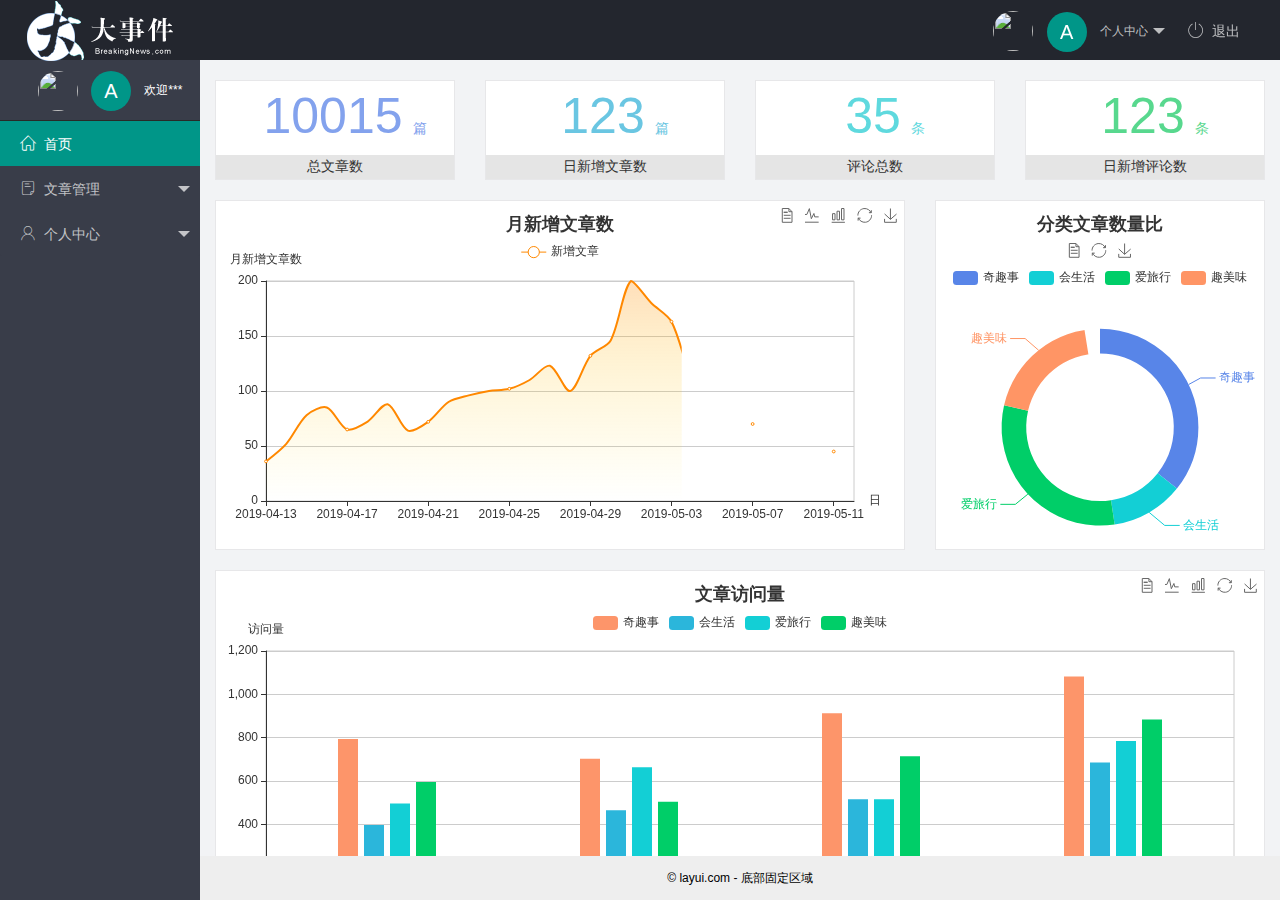
==== commit b559a8b6: "完成个人中心功能的开发" ====
--- a/index.html
+++ b/index.html
@@ -28,7 +28,7 @@
             </a>
             <dl class="layui-nav-child">
               <dd><a href="">基本资料</a></dd>
-              <dd><a href="">更换头像</a></dd>
+              <dd><a href="/user/user_avatar.html" target="fm">更换头像</a></dd>
               <dd><a href="">重置密码</a></dd>
             </dl>
           </li>
@@ -56,11 +56,11 @@
               </dl>
             </li>
             <li class="layui-nav-item">
-              <a href="javascript:;"><span class="iconfont icon-user"></span>个人中心</a>
+              <a href="/user/user_avatar.html" target="fm"><span class="iconfont icon-user"></span>个人中心</a>
               <dl class="layui-nav-child">
-                <dd><a href="javascript:;"><i class="layui-icon layui-icon-app"></i>基本资料</a></dd>
-                <dd><a href="javascript:;"><i class="layui-icon layui-icon-app"></i>更换头像</a></dd>
-                <dd><a href="javascript:;"><i class="layui-icon layui-icon-app"></i>重置密码</a></dd>
+                <dd><a href="/user/user_info.html" target="fm"><i class="layui-icon layui-icon-app"></i>基本资料</a></dd>
+                <dd><a href="/user/user_avatar.html" target="fm"><i class="layui-icon layui-icon-app"></i>更换头像</a></dd>
+                <dd><a href="/user/user-pwd.html" target="fm"><i class="layui-icon layui-icon-app"></i>重置密码</a></dd>
               </dl>
             </li>
           </ul>
